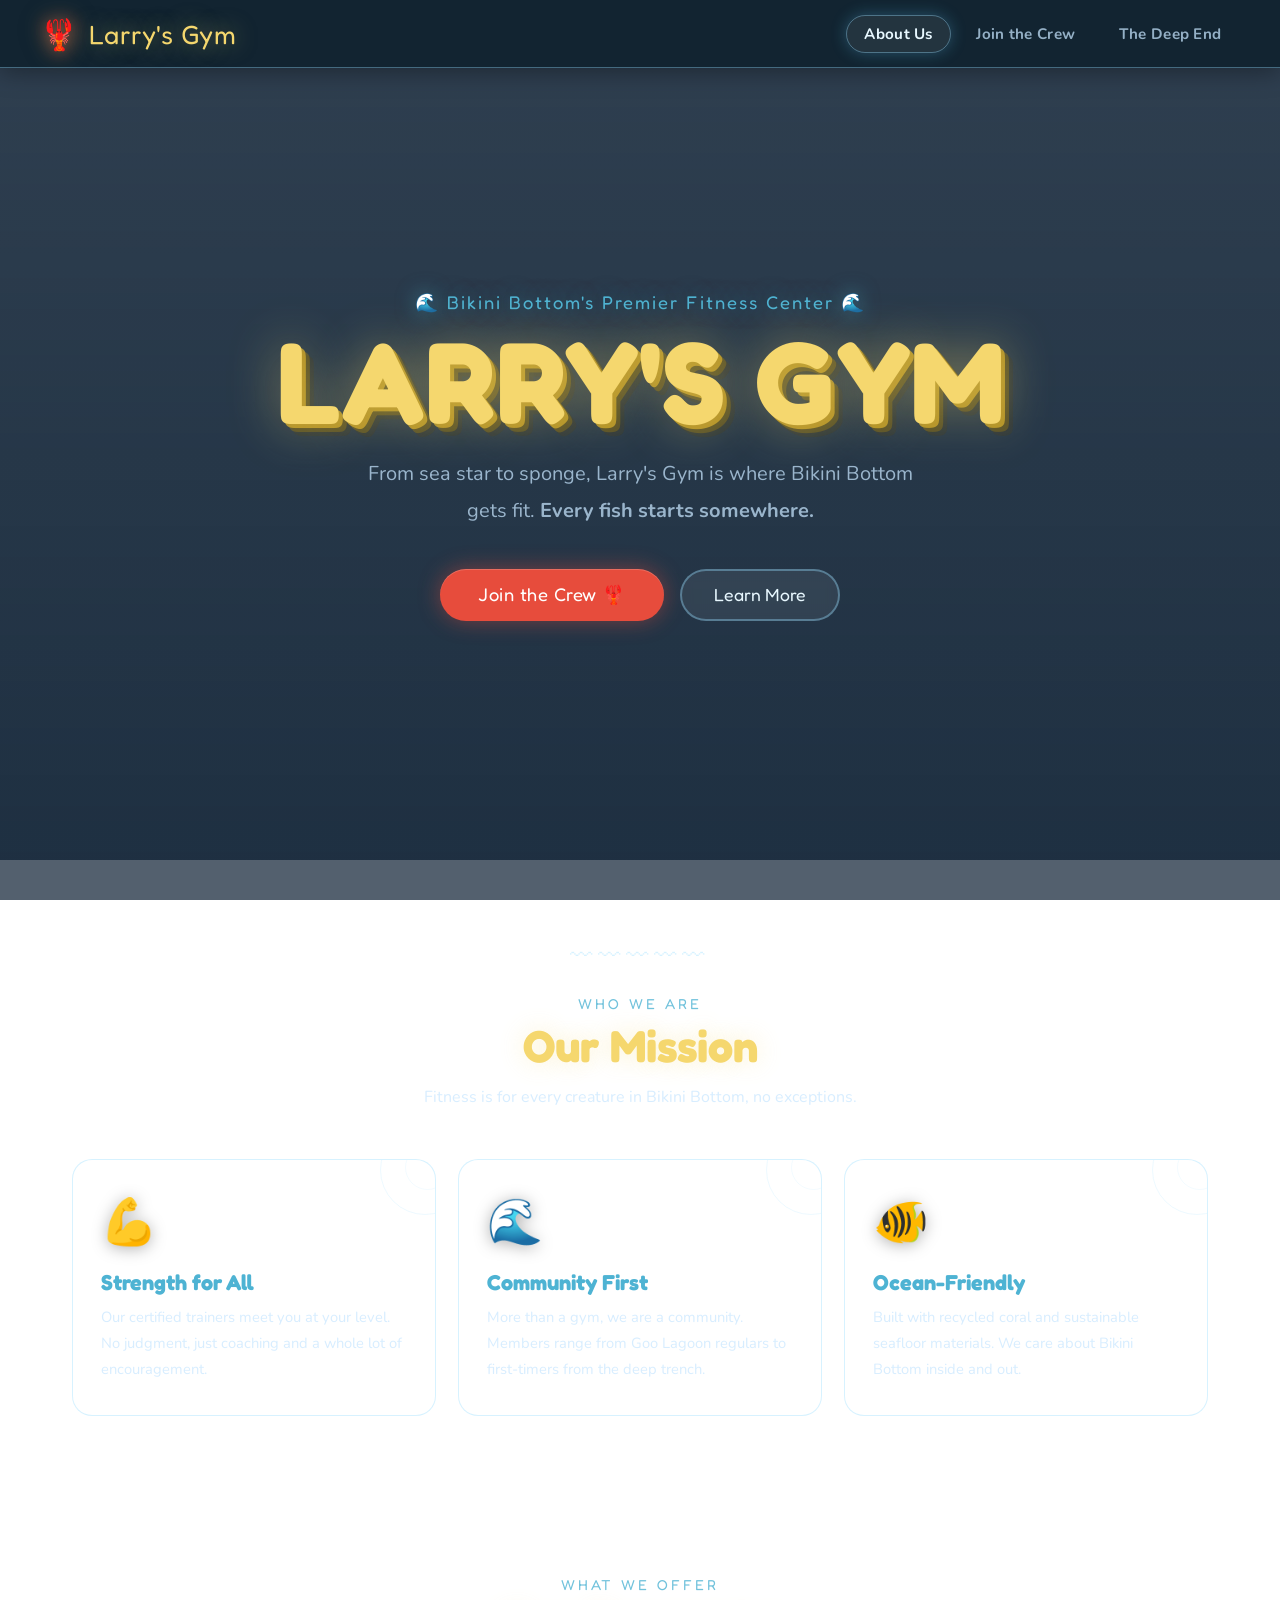
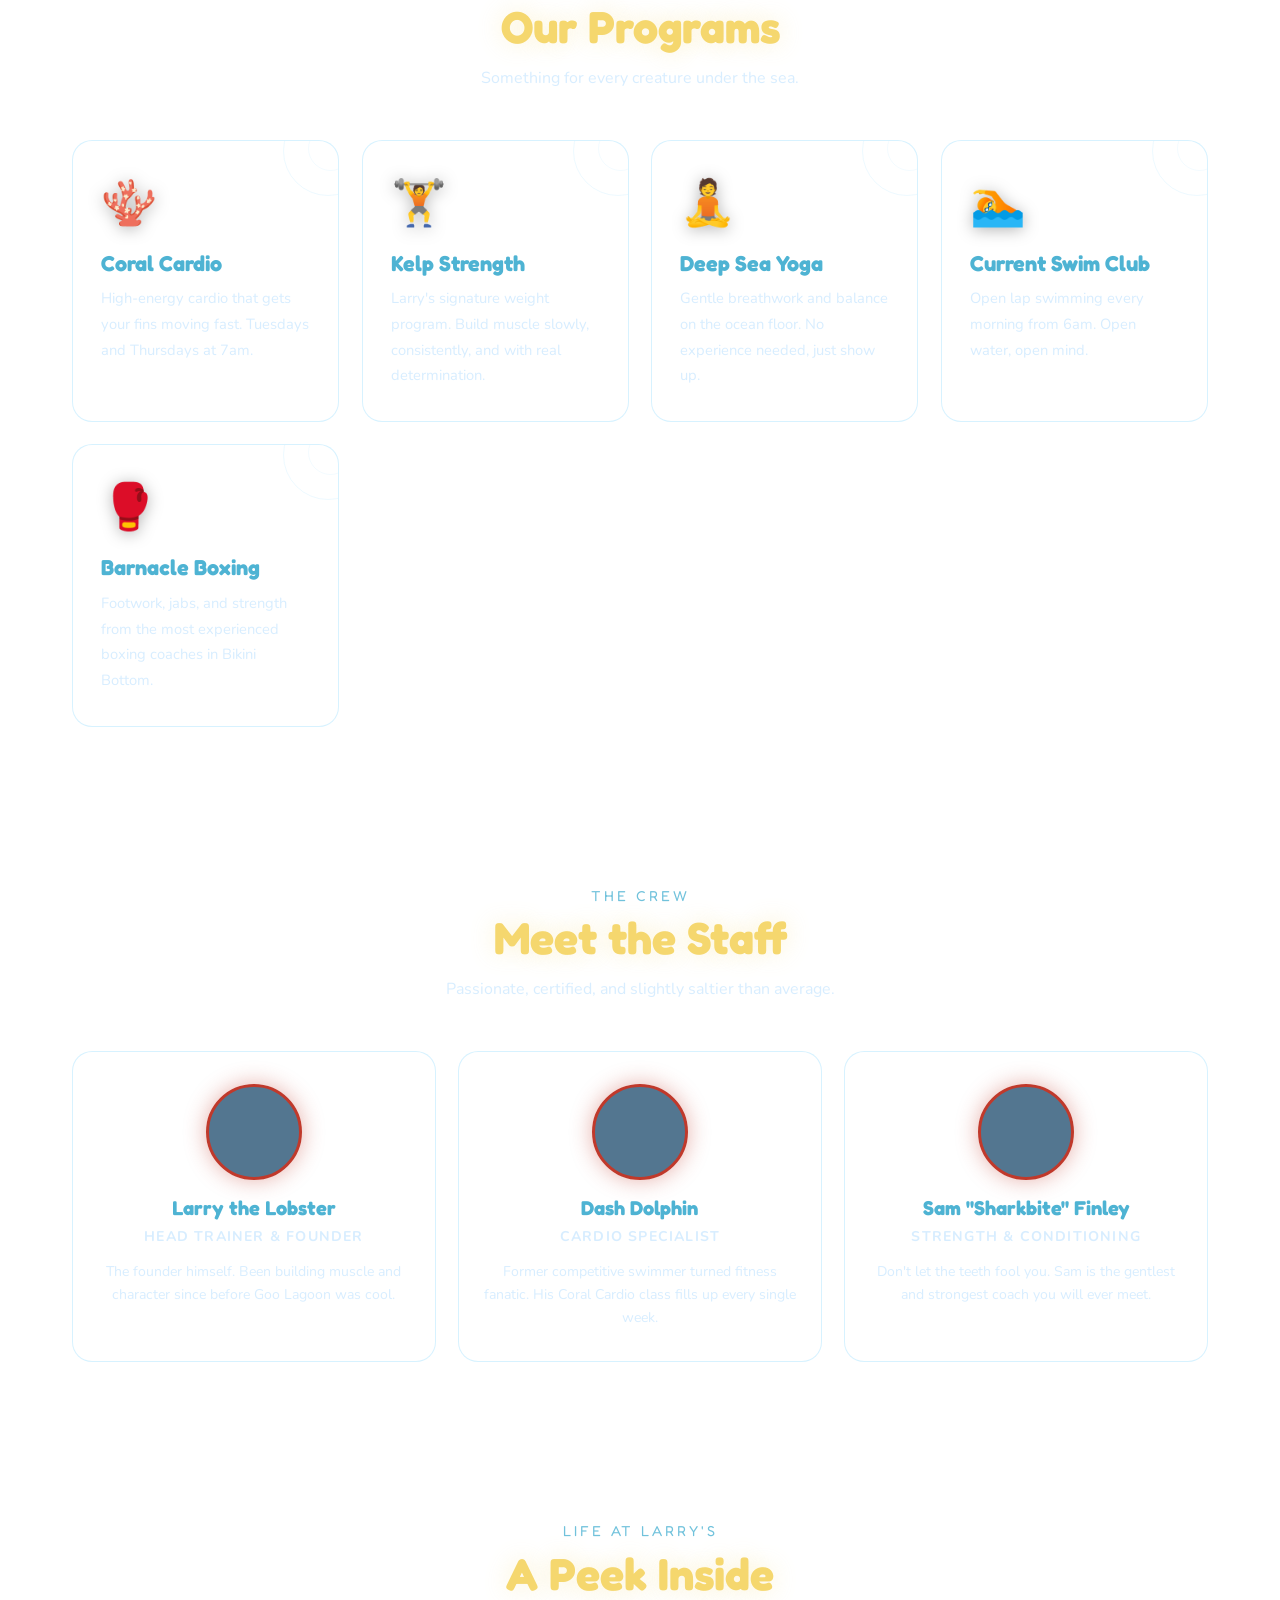
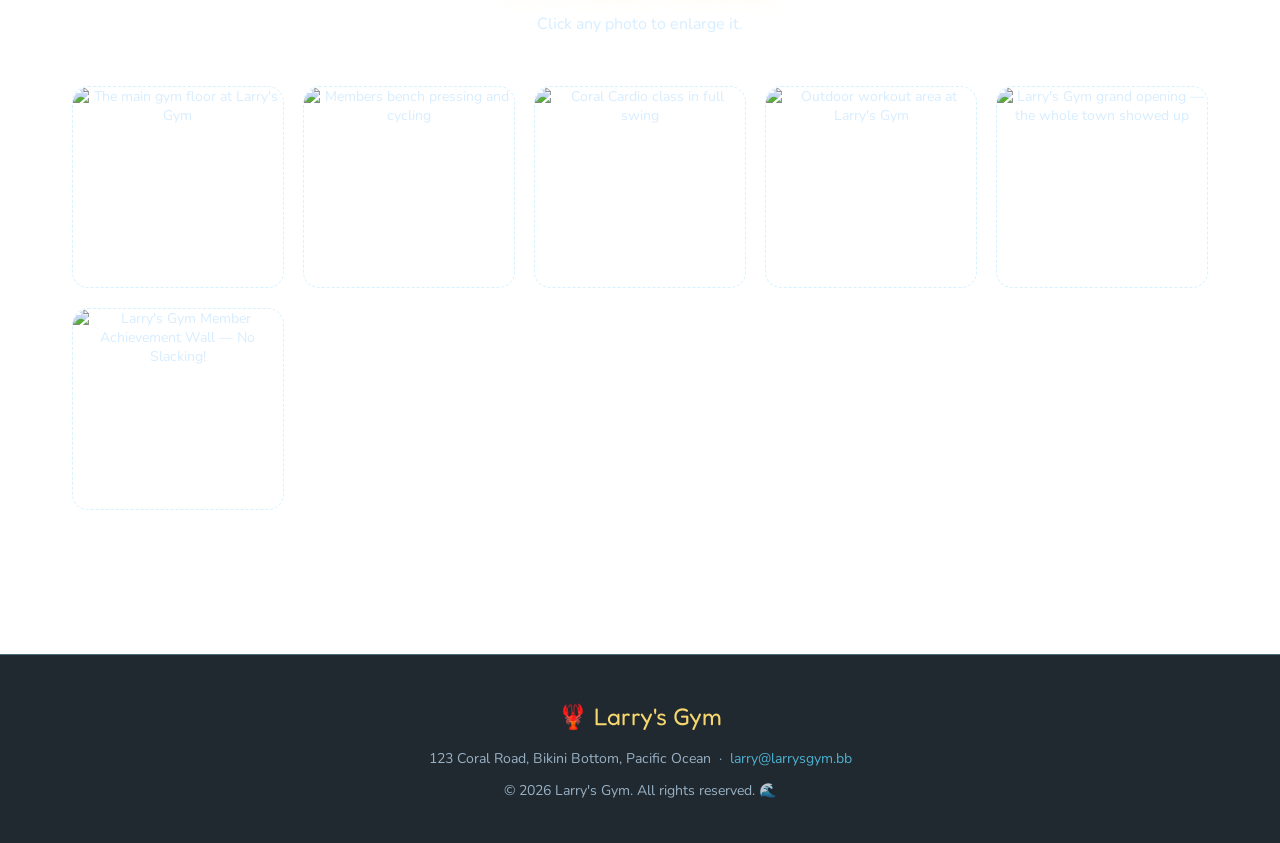
==== index.html @ 689e63f1 "Add files via upload" ====
<!DOCTYPE html>
<html lang="en">
<head>
  <meta charset="UTF-8">
  <meta name="viewport" content="width=device-width, initial-scale=1.0">
  <title>Larry's Gym — Bikini Bottom's #1 Fitness Center</title>
  <link rel="stylesheet" href="styles.css">
</head>
<body>



  <!-- ===== LIGHTBOX ===== -->
  <!-- Hidden overlay — clicking any gallery image opens it here -->
  <div class="lightbox-overlay" id="lightbox" role="dialog" aria-modal="true" aria-label="Image lightbox">
    <button class="lightbox-close" id="lightbox-close" aria-label="Close enlarged image">&times;</button>
    <img src="" alt="" id="lightbox-img">
  </div>


  <!-- ===== NAVIGATION ===== -->
  <nav class="navbar" aria-label="Main navigation">
    <a href="index.html" class="nav-logo" aria-label="Larry's Gym Home">
      <span class="nav-lobster" aria-hidden="true">🦞</span>
      Larry's Gym
    </a>
    <ul class="nav-links" role="list">
      <li><a href="index.html" class="active" aria-current="page">About Us</a></li>
      <li><a href="registration.html">Join the Crew</a></li>
      <li><a href="creativity.html">The Deep End</a></li>
    </ul>
  </nav>


  <main>

    <!-- ===== HERO ===== -->
    <!-- Hero uses OutsideView2.webp (the dramatic night shot of Larry's Gym building)
         as its own background, layered over the page's background.jpg. -->
    <section class="hero" aria-label="Hero banner" style="
      background-image:
        linear-gradient(180deg,
          rgba(2, 22, 42, 0.45) 0%,
          rgba(2, 22, 42, 0.65) 100%
        ),
        url('images/OutsideView2.webp');
      background-size: cover;
      background-position: center 40%;
      background-repeat: no-repeat;
    ">
      <p class="hero-eyebrow">🌊 Bikini Bottom's Premier Fitness Center 🌊</p>
      <h1 class="hero-title">LARRY'S GYM</h1>
      <p class="hero-sub">
        From sea star to sponge, Larry's Gym is where Bikini Bottom gets fit.
        <strong>Every fish starts somewhere.</strong>
      </p>
      <div class="hero-buttons">
        <a href="registration.html" class="btn-primary">Join the Crew 🦞</a>
        <a href="#about" class="btn-secondary">Learn More</a>
      </div>
    </section>


    <!-- ===== MISSION ===== -->
    <section class="page-section" id="about" aria-label="Our mission">
      <div class="wave-sep" aria-hidden="true">〰〰〰〰〰</div>
      <p class="section-label">Who we are</p>
      <h2 class="section-title">Our Mission</h2>
      <p class="section-desc">Fitness is for every creature in Bikini Bottom, no exceptions.</p>

      <div class="card-grid">
        <article class="card">
          <span class="card-icon" aria-hidden="true">💪</span>
          <h3>Strength for All</h3>
          <p>Our certified trainers meet you at your level. No judgment, just coaching and a whole lot of encouragement.</p>
        </article>
        <article class="card">
          <span class="card-icon" aria-hidden="true">🌊</span>
          <h3>Community First</h3>
          <p>More than a gym, we are a community. Members range from Goo Lagoon regulars to first-timers from the deep trench.</p>
        </article>
        <article class="card">
          <span class="card-icon" aria-hidden="true">🐠</span>
          <h3>Ocean-Friendly</h3>
          <p>Built with recycled coral and sustainable seafloor materials. We care about Bikini Bottom inside and out.</p>
        </article>
      </div>
    </section>


    <!-- ===== PROGRAMS ===== -->
    <section class="page-section" id="programs" aria-label="Our programs">
      <p class="section-label">What we offer</p>
      <h2 class="section-title">Our Programs</h2>
      <p class="section-desc">Something for every creature under the sea.</p>

      <div class="card-grid">
        <article class="card">
          <span class="card-icon" aria-hidden="true">🪸</span>
          <h3>Coral Cardio</h3>
          <p>High-energy cardio that gets your fins moving fast. Tuesdays and Thursdays at 7am.</p>
        </article>
        <article class="card">
          <span class="card-icon" aria-hidden="true">🏋️</span>
          <h3>Kelp Strength</h3>
          <p>Larry's signature weight program. Build muscle slowly, consistently, and with real determination.</p>
        </article>
        <article class="card">
          <span class="card-icon" aria-hidden="true">🧘</span>
          <h3>Deep Sea Yoga</h3>
          <p>Gentle breathwork and balance on the ocean floor. No experience needed, just show up.</p>
        </article>
        <article class="card">
          <span class="card-icon" aria-hidden="true">🏊</span>
          <h3>Current Swim Club</h3>
          <p>Open lap swimming every morning from 6am. Open water, open mind.</p>
        </article>
        <article class="card">
          <span class="card-icon" aria-hidden="true">🥊</span>
          <h3>Barnacle Boxing</h3>
          <p>Footwork, jabs, and strength from the most experienced boxing coaches in Bikini Bottom.</p>
        </article>
      </div>
    </section>


    <!-- ===== STAFF ===== -->
    <!-- Octavia Tentacle removed. Three staff members with real headshots. -->
    <section class="page-section" id="staff" aria-label="Our team">
      <p class="section-label">The crew</p>
      <h2 class="section-title">Meet the Staff</h2>
      <p class="section-desc">Passionate, certified, and slightly saltier than average.</p>

      <div class="staff-grid">

        <article class="staff-card">
          <!-- larry_headshot.png: Larry the Lobster flexing -->
          <div class="staff-avatar" style="
            background-image: url('images/larry_headshot.png');
            background-size: cover;
            background-position: center top;
            font-size: 0;" aria-hidden="true"></div>
          <h3>Larry the Lobster</h3>
          <p class="staff-role">Head Trainer &amp; Founder</p>
          <p>The founder himself. Been building muscle and character since before Goo Lagoon was cool.</p>
        </article>

        <article class="staff-card">
          <!-- dophin.png: Dash Dolphin, the muscular dolphin character -->
          <div class="staff-avatar" style="
            background-image: url('images/dophin.png');
            background-size: cover;
            background-position: center top;
            font-size: 0;" aria-hidden="true"></div>
          <h3>Dash Dolphin</h3>
          <p class="staff-role">Cardio Specialist</p>
          <p>Former competitive swimmer turned fitness fanatic. His Coral Cardio class fills up every single week.</p>
        </article>

        <article class="staff-card">
          <!-- Shark.webp: Sam Sharkbite flexing -->
          <div class="staff-avatar" style="
            background-image: url('images/Shark.webp');
            background-size: cover;
            background-position: center top;
            font-size: 0;" aria-hidden="true"></div>
          <h3>Sam "Sharkbite" Finley</h3>
          <p class="staff-role">Strength &amp; Conditioning</p>
          <p>Don't let the teeth fool you. Sam is the gentlest and strongest coach you will ever meet.</p>
        </article>

      </div>
    </section>


    <!-- ===== GALLERY ===== -->
    <!-- Click any image to open it in the lightbox -->
    <section class="page-section" id="gallery" aria-label="Photo gallery">
      <p class="section-label">Life at Larry's</p>
      <h2 class="section-title">A Peek Inside</h2>
      <p class="section-desc">Click any photo to enlarge it.</p>

      <div class="gallery-grid">

        <div class="gallery-item" style="padding:0; overflow:hidden; min-height:200px;">
          <img src="images/maingymfloor.png"
            alt="The main gym floor at Larry's Gym"
            class="gallery-real-img"
            style="width:100%; height:200px; object-fit:cover; border-radius:16px; display:block;">
        </div>

        <div class="gallery-item" style="padding:0; overflow:hidden; min-height:200px;">
          <img src="images/benchpressandbike.png"
            alt="Members bench pressing and cycling"
            class="gallery-real-img"
            style="width:100%; height:200px; object-fit:cover; border-radius:16px; display:block;">
        </div>

        <div class="gallery-item" style="padding:0; overflow:hidden; min-height:200px;">
          <img src="images/cardioclass.png"
            alt="Coral Cardio class in full swing"
            class="gallery-real-img"
            style="width:100%; height:200px; object-fit:cover; border-radius:16px; display:block;">
        </div>

        <div class="gallery-item" style="padding:0; overflow:hidden; min-height:200px;">
          <img src="images/outdoorarea.png"
            alt="Outdoor workout area at Larry's Gym"
            class="gallery-real-img"
            style="width:100%; height:200px; object-fit:cover; border-radius:16px; display:block;">
        </div>

        <div class="gallery-item" style="padding:0; overflow:hidden; min-height:200px;">
          <img src="images/OutsideView.webp"
            alt="Larry's Gym grand opening — the whole town showed up"
            class="gallery-real-img"
            style="width:100%; height:200px; object-fit:cover; border-radius:16px; display:block;">
        </div>

        <!-- larryartwork.png: the iconic No Slacking poster as the achievement wall -->
        <div class="gallery-item" style="padding:0; overflow:hidden; min-height:200px;">
          <img src="images/larryartwork.png"
            alt="Larry's Gym Member Achievement Wall — No Slacking!"
            class="gallery-real-img"
            style="width:100%; height:200px; object-fit:cover; object-position:center top; border-radius:16px; display:block;">
        </div>

      </div>
    </section>

  </main>


  <!-- ===== FOOTER ===== -->
  <footer>
    <p class="footer-brand">🦞 Larry's Gym</p>
    <p>123 Coral Road, Bikini Bottom, Pacific Ocean &nbsp;·&nbsp;
       <a href="mailto:larry@larrysgym.bb">larry@larrysgym.bb</a>
    </p>
    <p style="margin-top: 0.4rem;">© 2026 Larry's Gym. All rights reserved. 🌊</p>
  </footer>


  <!-- ===== LIGHTBOX SCRIPT ===== -->
  <script>
    // Grab the overlay and its child elements
    var overlay    = document.getElementById("lightbox");
    var lightImg   = document.getElementById("lightbox-img");
    var closeBtn   = document.getElementById("lightbox-close");

    // Wire up every gallery image to open the lightbox on click
    var galleryImgs = document.querySelectorAll(".gallery-real-img");
    for (var i = 0; i < galleryImgs.length; i++) {
      galleryImgs[i].addEventListener("click", function () {
        lightImg.src = this.src;
        lightImg.alt = this.alt;
        overlay.classList.add("open");
        document.body.style.overflow = "hidden"; // stop background scroll
      });
    }

    // Close when clicking the overlay background or the X button
    overlay.addEventListener("click", function (e) {
      if (e.target === overlay || e.target === closeBtn) {
        overlay.classList.remove("open");
        document.body.style.overflow = "";
      }
    });

    // Also close on Escape key
    document.addEventListener("keydown", function (e) {
      if (e.key === "Escape") {
        overlay.classList.remove("open");
        document.body.style.overflow = "";
      }
    });
  </script>


</body>
</html>
---- styles.css ----
/* ============================================================
   Larry's Gym — Main Stylesheet
   CST 2309 Final Project | Wireframe Version
   
   Bikini Bottom's most beloved gym, brought to the web.
   Built around an underwater aesthetic: deep blues, sandy
   yellows, coral reds, and that famous SpongeBob shimmer.
   ============================================================ */

/* Google Fonts — Fredoka One is round & bubbly (perfect for
   a gym that lives on the ocean floor), Nunito keeps body
   text friendly and easy to read */
@import url('https://fonts.googleapis.com/css2?family=Fredoka+One&family=Nunito:wght@400;600;700;800&display=swap');

/* ---- CSS Variables (our color palette) ---- */
:root {
  --ocean-dark:    #041824;
  --ocean-mid:     #0a3d62;
  --ocean-blue:    #1a6fa8;
  --ocean-glow:    #4eb3d3;
  --ocean-surface: #0d5b8a;

  /* Bubble effect colors — glassy, translucent */
  --bubble-fill:   rgba(255, 255, 255, 0.07);
  --bubble-border: rgba(150, 220, 255, 0.38);
  --bubble-glow:   rgba(100, 200, 255, 0.28);

  /* Sandy seafloor tones */
  --sandy:         #f5d76e;
  --sandy-dark:    #c9a227;

  /* Larry's signature lobster red + coral accent */
  --larry-red:     #c0392b;
  --coral:         #e74c3c;
  --coral-soft:    #ff8a65;

  /* Kelp green for accents & progress bars */
  --kelp:          #27ae60;
  --kelp-light:    #2ecc71;

  /* Jellyfish pink for the floating decorations */
  --jelly-pink:    #ff69b4;

  /* Text */
  --text-light:    #e8f8ff;
  --text-muted:    rgba(200, 230, 255, 0.72);

  --nav-h: 68px;
}

/* ---- Reset ---- */
*, *::before, *::after {
  margin: 0;
  padding: 0;
  box-sizing: border-box;
}

/* ---- Base body — background.jpg is the SpongeBob underwater pattern ---- */
body {
  font-family: 'Nunito', sans-serif;
  /* The background image tiles/covers the whole page */
  background: url('images/background.jpg') center / cover fixed;
  color: var(--text-light);
  min-height: 100vh;
  overflow-x: hidden;
  position: relative;
}

/* Dark blue overlay so the bright background doesn't fight the text.
   Tinted blue to keep the underwater feel alive. */
body::before {
  content: '';
  position: fixed;
  inset: 0;
  background: rgba(2, 22, 42, 0.68);
  z-index: -3;
}

/* =============================================================
   CAUSTIC LIGHT ("BACKWASH") OVERLAY
   Toned down slightly since the background image already
   provides the underwater atmosphere.
   ============================================================= */
.caustic-layer {
  position: fixed;
  inset: 0;
  pointer-events: none;
  z-index: -1;
  overflow: hidden;
}

/* First layer — warm yellow caustic spots */
.caustic-layer::before {
  content: '';
  position: absolute;
  inset: -60%;
  background-image:
    radial-gradient(ellipse 90px 45px,  rgba(255, 255, 170, 0.12) 0%, transparent 65%),
    radial-gradient(ellipse 55px 110px, rgba(255, 255, 170, 0.08) 0%, transparent 65%),
    radial-gradient(ellipse 120px 60px, rgba(255, 255, 170, 0.10) 0%, transparent 65%),
    radial-gradient(ellipse 70px 130px, rgba(255, 255, 170, 0.07) 0%, transparent 65%),
    radial-gradient(ellipse 140px 55px, rgba(255, 255, 170, 0.09) 0%, transparent 65%),
    radial-gradient(ellipse 50px 85px,  rgba(255, 255, 170, 0.08) 0%, transparent 65%),
    radial-gradient(ellipse 100px 50px, rgba(255, 255, 170, 0.06) 0%, transparent 65%);
  background-size:
    290px 290px, 210px 370px, 370px 260px,
    240px 340px, 310px 210px, 190px 300px, 260px 180px;
  background-position:
    8%  12%, 42% 28%, 74%  8%,
    22% 58%, 62% 72%, 84% 42%, 50% 90%;
  animation: causticDrift 16s ease-in-out infinite alternate;
}

/* Second layer — cool blue caustic spots (layered for depth) */
.caustic-layer::after {
  content: '';
  position: absolute;
  inset: -60%;
  background-image:
    radial-gradient(ellipse 75px 50px,  rgba(180, 240, 255, 0.07) 0%, transparent 65%),
    radial-gradient(ellipse 60px 100px, rgba(180, 240, 255, 0.05) 0%, transparent 65%),
    radial-gradient(ellipse 95px 60px,  rgba(180, 240, 255, 0.06) 0%, transparent 65%),
    radial-gradient(ellipse 45px 90px,  rgba(180, 240, 255, 0.04) 0%, transparent 65%);
  background-size: 260px 260px, 190px 320px, 340px 230px, 200px 290px;
  background-position: 28% 18%, 64% 52%, 14% 68%, 78% 30%;
  animation: causticDrift 11s ease-in-out infinite alternate-reverse;
}

@keyframes causticDrift {
  0%   { transform: translate(0,     0)    rotate(0deg);    }
  20%  { transform: translate(-1.5%, 1.2%) rotate( 0.4deg); }
  40%  { transform: translate( 1.2%,-1.8%) rotate(-0.3deg); }
  60%  { transform: translate(-0.8%, 2.1%) rotate( 0.6deg); }
  80%  { transform: translate( 1.8%,-0.9%) rotate(-0.5deg); }
  100% { transform: translate(-1%,   1.5%) rotate( 0.3deg); }
}

/* =============================================================
   JELLYFISH — floating background decorations
   Each jellyfish rises from the bottom at a different speed
   and horizontal position for a natural, scattered look.
   ============================================================= */
.jellyfish-container {
  position: fixed;
  inset: 0;
  pointer-events: none;
  z-index: 0;
  overflow: hidden;
}

.jelly {
  position: absolute;
  bottom: -150px;
  opacity: 0;
  animation: jellyFloat linear infinite;
}

.jelly svg {
  filter: drop-shadow(0 0 10px var(--jelly-pink));
  animation: jellyPulse ease-in-out infinite;
}

/* Each jelly gets a unique speed/delay/position via inline style */
@keyframes jellyFloat {
  0%   { transform: translateY(0)    translateX(0);    opacity: 0;   }
  5%   {                                               opacity: 0.65;}
  25%  { transform: translateY(-25vh) translateX(18px);              }
  50%  { transform: translateY(-50vh) translateX(-12px);             }
  75%  { transform: translateY(-75vh) translateX(15px);              }
  95%  {                                               opacity: 0.5; }
  100% { transform: translateY(-110vh) translateX(0);  opacity: 0;   }
}

/* The bell of the jellyfish gently contracts */
@keyframes jellyPulse {
  0%, 100% { transform: scaleY(1);    }
  50%       { transform: scaleY(0.88);}
}

/* ---- NAVIGATION ---- */
.navbar {
  position: fixed;
  top: 0;
  left: 0;
  right: 0;
  height: var(--nav-h);
  background: rgba(4, 24, 36, 0.82);
  backdrop-filter: blur(14px);
  -webkit-backdrop-filter: blur(14px);
  border-bottom: 1px solid var(--bubble-border);
  display: flex;
  align-items: center;
  justify-content: space-between;
  padding: 0 2.5rem;
  z-index: 200;
  box-shadow: 0 4px 24px rgba(0, 0, 0, 0.35);
}

.nav-logo {
  display: flex;
  align-items: center;
  gap: 0.65rem;
  text-decoration: none;
  color: var(--sandy);
  font-family: 'Fredoka One', cursive;
  font-size: 1.65rem;
  letter-spacing: 0.5px;
  text-shadow: 0 0 22px rgba(245, 215, 110, 0.5);
}

/* Larry the Lobster emoji bounces gently */
.nav-lobster {
  font-size: 1.9rem;
  filter: drop-shadow(0 0 8px rgba(192, 57, 43, 0.6));
  display: inline-block;
  animation: lobsterBounce 3.5s ease-in-out infinite;
}

@keyframes lobsterBounce {
  0%, 100% { transform: translateY(0)   rotate(-6deg); }
  50%       { transform: translateY(-4px) rotate( 6deg); }
}

.nav-links {
  display: flex;
  gap: 0.4rem;
  list-style: none;
}

.nav-links a {
  color: var(--text-muted);
  text-decoration: none;
  font-weight: 700;
  font-size: 0.95rem;
  padding: 0.5rem 1.1rem;
  border-radius: 50px;
  border: 1px solid transparent;
  transition: all 0.3s ease;
  letter-spacing: 0.3px;
}

.nav-links a:hover,
.nav-links a.active {
  color: var(--text-light);
  border-color: var(--bubble-border);
  background: var(--bubble-fill);
  box-shadow: 0 0 16px var(--bubble-glow);
}

/* ---- MAIN WRAPPER ---- */
main {
  position: relative;
  z-index: 1;
  padding-top: var(--nav-h);
}

/* ---- HERO SECTION ---- */
.hero {
  min-height: 88vh;
  display: flex;
  flex-direction: column;
  align-items: center;
  justify-content: center;
  text-align: center;
  padding: 4rem 2rem 5rem;
  position: relative;
}

.hero-eyebrow {
  font-family: 'Fredoka One', cursive;
  font-size: 1.15rem;
  color: var(--ocean-glow);
  letter-spacing: 2px;
  margin-bottom: 0.75rem;
  text-shadow: 0 0 20px rgba(78, 179, 211, 0.5);
}

.hero-title {
  font-family: 'Fredoka One', cursive;
  font-size: clamp(3.8rem, 9vw, 7.5rem);
  line-height: 0.95;
  color: var(--sandy);
  text-shadow:
    0 0 50px rgba(245, 215, 110, 0.45),
    4px  4px 0 rgba(201, 162, 39,  0.8),
    8px  8px 0 rgba(140, 110, 15,  0.45),
    12px 12px 0 rgba(80,  60,  5,  0.2);
  margin-bottom: 1.2rem;
  letter-spacing: 1px;
}

.hero-sub {
  font-size: clamp(1rem, 2.5vw, 1.25rem);
  color: var(--text-muted);
  max-width: 580px;
  margin: 0 auto 2.5rem;
  line-height: 1.85;
}

.hero-buttons {
  display: flex;
  gap: 1rem;
  flex-wrap: wrap;
  justify-content: center;
}

/* ---- BUTTONS ---- */
.btn-primary {
  display: inline-block;
  padding: 0.9rem 2.4rem;
  background: var(--coral);
  color: #fff;
  font-family: 'Fredoka One', cursive;
  font-size: 1.15rem;
  letter-spacing: 0.5px;
  text-decoration: none;
  border: none;
  border-radius: 50px;
  cursor: pointer;
  transition: all 0.3s ease;
  box-shadow:
    0 0 22px rgba(231, 76, 60, 0.45),
    inset 0 1px 0 rgba(255, 255, 255, 0.18);
}

.btn-primary:hover {
  transform: translateY(-3px) scale(1.03);
  box-shadow: 0 10px 32px rgba(231, 76, 60, 0.55);
  background: #e85c4a;
}

.btn-secondary {
  display: inline-block;
  padding: 0.85rem 2rem;
  background: var(--bubble-fill);
  color: var(--text-light);
  font-family: 'Fredoka One', cursive;
  font-size: 1.1rem;
  text-decoration: none;
  border: 2px solid var(--bubble-border);
  border-radius: 50px;
  cursor: pointer;
  transition: all 0.3s ease;
  backdrop-filter: blur(6px);
}

.btn-secondary:hover {
  transform: translateY(-3px);
  background: rgba(78, 179, 211, 0.14);
  border-color: var(--ocean-glow);
  box-shadow: 0 0 22px var(--bubble-glow);
}

/* ---- SECTIONS ---- */
.page-section {
  padding: 5rem 2rem;
  max-width: 1200px;
  margin: 0 auto;
  position: relative;
}

.section-label {
  font-family: 'Fredoka One', cursive;
  font-size: 0.9rem;
  color: var(--ocean-glow);
  letter-spacing: 3px;
  text-align: center;
  text-transform: uppercase;
  margin-bottom: 0.4rem;
  opacity: 0.8;
}

.section-title {
  font-family: 'Fredoka One', cursive;
  font-size: clamp(2rem, 4vw, 2.8rem);
  color: var(--sandy);
  text-align: center;
  margin-bottom: 0.6rem;
  text-shadow: 0 0 24px rgba(245, 215, 110, 0.3);
}

.section-desc {
  text-align: center;
  color: var(--text-muted);
  font-size: 1rem;
  max-width: 600px;
  margin: 0 auto 3rem;
  line-height: 1.75;
}

/* Wavy separator */
.wave-sep {
  text-align: center;
  color: var(--bubble-border);
  font-size: 1.4rem;
  letter-spacing: 6px;
  margin: 0 auto 1.5rem;
  user-select: none;
}

/* ---- CARDS ---- */
.card-grid {
  display: grid;
  grid-template-columns: repeat(auto-fit, minmax(240px, 1fr));
  gap: 1.4rem;
}

.card {
  background: var(--bubble-fill);
  border: 1px solid var(--bubble-border);
  border-radius: 20px;
  padding: 2rem 1.75rem;
  backdrop-filter: blur(10px);
  -webkit-backdrop-filter: blur(10px);
  position: relative;
  overflow: hidden;
  transition: transform 0.3s ease, box-shadow 0.3s ease, border-color 0.3s ease;
}

/* Decorative bubble in the corner of each card */
.card::before {
  content: '';
  position: absolute;
  top: -35px;
  right: -35px;
  width: 90px;
  height: 90px;
  border-radius: 50%;
  border: 1px solid var(--bubble-border);
  opacity: 0.45;
}

.card::after {
  content: '';
  position: absolute;
  top: -15px;
  right: -15px;
  width: 45px;
  height: 45px;
  border-radius: 50%;
  border: 1px solid var(--bubble-border);
  opacity: 0.3;
}

.card:hover {
  transform: translateY(-8px);
  border-color: rgba(200, 240, 255, 0.55);
  box-shadow: 0 16px 44px rgba(0, 0, 0, 0.3), 0 0 32px var(--bubble-glow);
}

.card-icon {
  font-size: 2.8rem;
  margin-bottom: 1rem;
  display: block;
  filter: drop-shadow(0 2px 8px rgba(0,0,0,0.3));
}

.card h3 {
  font-family: 'Fredoka One', cursive;
  font-size: 1.35rem;
  color: var(--ocean-glow);
  margin-bottom: 0.65rem;
}

.card p {
  color: var(--text-muted);
  line-height: 1.75;
  font-size: 0.92rem;
}

/* ---- STAFF CARDS ---- */
.staff-grid {
  display: grid;
  grid-template-columns: repeat(auto-fit, minmax(210px, 1fr));
  gap: 1.4rem;
}

.staff-card {
  background: var(--bubble-fill);
  border: 1px solid var(--bubble-border);
  border-radius: 20px;
  padding: 2rem 1.5rem;
  text-align: center;
  backdrop-filter: blur(10px);
  transition: transform 0.3s ease, box-shadow 0.3s ease;
}

.staff-card:hover {
  transform: translateY(-6px);
  box-shadow: 0 12px 36px rgba(0, 0, 0, 0.3);
}

.staff-avatar {
  width: 96px;
  height: 96px;
  border-radius: 50%;
  margin: 0 auto 1rem;
  background: rgba(10, 61, 98, 0.7);
  border: 3px solid var(--larry-red);
  box-shadow: 0 0 22px rgba(192, 57, 43, 0.4);
  display: flex;
  align-items: center;
  justify-content: center;
  font-size: 3.2rem;
}

.staff-card h3 {
  font-family: 'Fredoka One', cursive;
  color: var(--ocean-glow);
  font-size: 1.25rem;
  margin-bottom: 0.3rem;
}

.staff-role {
  color: var(--sandy);
  font-size: 0.8rem;
  font-weight: 700;
  letter-spacing: 1.2px;
  text-transform: uppercase;
  margin-bottom: 0.75rem;
}

.staff-card p {
  color: var(--text-muted);
  font-size: 0.88rem;
  line-height: 1.65;
}

/* ---- GALLERY PLACEHOLDERS ---- */
.gallery-grid {
  display: grid;
  grid-template-columns: repeat(auto-fit, minmax(200px, 1fr));
  gap: 1.2rem;
}

.gallery-item {
  background: var(--bubble-fill);
  border: 1px dashed var(--bubble-border);
  border-radius: 16px;
  min-height: 160px;
  display: flex;
  flex-direction: column;
  align-items: center;
  justify-content: center;
  gap: 0.6rem;
  color: var(--text-muted);
  font-size: 0.88rem;
  text-align: center;
  padding: 1rem;
}

.gallery-item span:first-child { font-size: 3.5rem; }

/* Gallery images are clickable to enlarge */
.gallery-item img {
  cursor: zoom-in;
  transition: transform 0.25s ease, box-shadow 0.25s ease;
}

.gallery-item img:hover {
  transform: scale(1.03);
  box-shadow: 0 8px 30px rgba(0, 0, 0, 0.5);
}

/* Lightbox overlay */
.lightbox-overlay {
  display: none;
  position: fixed;
  inset: 0;
  background: rgba(0, 0, 0, 0.92);
  z-index: 500;
  align-items: center;
  justify-content: center;
  cursor: zoom-out;
  padding: 2rem;
}

.lightbox-overlay.open { display: flex; }

.lightbox-overlay img {
  max-width: 90vw;
  max-height: 88vh;
  object-fit: contain;
  border-radius: 14px;
  box-shadow: 0 0 80px rgba(0, 0, 0, 0.8);
  cursor: default;
}

.lightbox-close {
  position: absolute;
  top: 1.2rem;
  right: 1.8rem;
  background: none;
  border: none;
  color: rgba(255, 255, 255, 0.8);
  font-size: 2.8rem;
  line-height: 1;
  cursor: pointer;
  transition: color 0.2s;
}

.lightbox-close:hover { color: #fff; }

/* ======================================================
   REGISTRATION FORM — BIG BUBBLE + INNER BUBBLES
   
   The outer container is one large rounded bubble shape —
   thick glassy border, shine highlight at the top, the 
   whole thing. Inside it, every single field group sits in
   its own smaller bubble. The label lives at the top of 
   that inner bubble, and the input sits below it with just
   a faint separator line. Hover/focus on a field-bubble 
   makes it glow like bioluminescence.
   ====================================================== */

/* THE BIG CIRCULAR BUBBLE — the whole form lives inside a perfect circle.
   Upsized so there's comfortable breathing room for all fields. */
.form-bubble-wrap {
  width: min(1000px, 94vw); /* Widened to ensure the oval has room for the content */
  border-radius: 50%; /* This creates the perfect oval/ellipse when width and height differ */
  overflow: hidden;
  /* Increased horizontal padding so form fields and errors don't hit the curved edges */
  padding: 7rem 15rem; 
  background: rgba(8, 38, 68, 0.62);
  border: 2.5px solid rgba(160, 230, 255, 0.52);
  margin: 0 auto;
  backdrop-filter: blur(28px);
  -webkit-backdrop-filter: blur(28px);
  position: relative;
  box-shadow:
    0 30px 80px rgba(0, 0, 0, 0.45),
    0 0 70px rgba(78, 179, 211, 0.14),
    inset 0 4px 0 rgba(255, 255, 255, 0.16),
    inset 0 -4px 0 rgba(100, 200, 255, 0.09);
}

/* Adjusted the top-left glare to follow the new sweeping curve of the oval */
.form-bubble-wrap::before {
  content: '';
  position: absolute;
  top: 45px;
  left: 100px;
  width: 220px;
  height: 70px;
  background: radial-gradient(
    ellipse,
    rgba(255, 255, 255, 0.22) 0%,
    transparent 68%
  );
  border-radius: 50%;
  transform: rotate(-12deg);
  pointer-events: none;
}

/* Adjusted the bottom-right glare for the oval */
.form-bubble-wrap::after {
  content: '';
  position: absolute;
  bottom: 45px;
  right: 100px;
  width: 90px;
  height: 40px;
  background: radial-gradient(
    ellipse,
    rgba(100, 200, 255, 0.14) 0%,
    transparent 70%
  );
  border-radius: 50%;
  pointer-events: none;
}

@keyframes bubbleFloat {
  0%, 100% { transform: translateY(0) scale(1);    }
  50%       { transform: translateY(-8px) scale(1.02); }
}
/* Form title area — compact so everything fits in the circle */
.form-header {
  margin-bottom: 1.2rem;
  text-align: center;
}

.form-header h2 {
  font-family: 'Fredoka One', cursive;
  font-size: 1.6rem;
  color: var(--sandy);
  text-shadow: 0 0 24px rgba(245, 215, 110, 0.3);
  margin-bottom: 0.2rem;
}

.form-header p {
  color: var(--text-muted);
  font-size: 0.82rem;
}

/* ---- THE INNER FIELD ITEMS ---- */
/* Each label + input pair. No wrapper bubble — the inputs
   themselves are the circles now. */
.form-field {
  margin-bottom: 0.75rem;
}

.form-field label {
  display: block;
  font-weight: 700;
  color: var(--ocean-glow);
  font-size: 0.8rem;
  letter-spacing: 0.3px;
  margin-bottom: 0.28rem;
  padding-left: 0.9rem;
}

/* Pill/circle inputs — each field is its own little bubble */
.bubble-input,
.bubble-select {
  width: 100%;
  padding: 0.62rem 1.2rem;
  background: rgba(255, 255, 255, 0.09);
  border: 1.5px solid rgba(140, 215, 255, 0.38);
  border-radius: 50px;   /* Full pill = circle bubble shape */
  color: var(--text-light);
  font-family: 'Nunito', sans-serif;
  font-size: 0.92rem;
  outline: none;
  transition: border-color 0.3s, background 0.3s, box-shadow 0.3s;
}

.bubble-input::placeholder {
  color: rgba(180, 220, 255, 0.35);
}

.bubble-input:focus,
.bubble-select:focus {
  border-color: var(--ocean-glow);
  background: rgba(255, 255, 255, 0.14);
  box-shadow: 0 0 20px rgba(78, 179, 211, 0.28), 0 0 0 3px rgba(78, 179, 211, 0.1);
}

.bubble-select {
  cursor: pointer;
  appearance: none;
  -webkit-appearance: none;
  background-image: url("data:image/svg+xml,%3Csvg xmlns='http://www.w3.org/2000/svg' width='12' height='8' viewBox='0 0 12 8'%3E%3Cpath d='M1 1l5 5 5-5' stroke='%234eb3d3' stroke-width='2' fill='none' stroke-linecap='round'/%3E%3C/svg%3E");
  background-repeat: no-repeat;
  background-position: right 1.2rem center;
  background-color: rgba(10, 55, 90, 0.7);
  padding-right: 2.8rem;
}

.bubble-select option {
  background: #0a3d62;
  color: var(--text-light);
}

/* Textarea keeps rounded corners (can't be a full pill and still scroll) */
.bubble-textarea {
  width: 100%;
  padding: 0.65rem 1.2rem;
  background: rgba(255, 255, 255, 0.09);
  border: 1.5px solid rgba(140, 215, 255, 0.38);
  border-radius: 22px;
  color: var(--text-light);
  font-family: 'Nunito', sans-serif;
  font-size: 0.92rem;
  resize: vertical;
  min-height: 72px;
  outline: none;
  transition: border-color 0.3s, background 0.3s, box-shadow 0.3s;
}

.bubble-textarea::placeholder { color: rgba(180, 220, 255, 0.35); }

.bubble-textarea:focus {
  border-color: var(--ocean-glow);
  background: rgba(255, 255, 255, 0.14);
  box-shadow: 0 0 20px rgba(78, 179, 211, 0.28);
}

/* Focus is handled on each element above, not a wrapper */
.bubble-input:focus, .bubble-select:focus, .bubble-textarea:focus { outline: none; }

/* Two form-fields side-by-side */
.form-row {
  display: grid;
  grid-template-columns: 1fr 1fr;
  gap: 0.7rem;
}

/* Stale focus override removed — each element handles its own focus above */

/* On narrow screens the circle becomes a tall pill and fields stack */
@media (max-width: 800px) {
  .form-bubble-wrap {
    aspect-ratio: unset;
    border-radius: 50px;
    padding: 2.5rem 2rem;
    width: min(500px, 92vw);
  }
  .form-row { grid-template-columns: 1fr; }
}

/* Error messages that pop in below a field */
.field-error {
  display: none;
  color: #ff7675;
  font-size: 0.83rem;
  margin-top: 0.4rem;
  padding-left: 1.2rem;
  animation: errorSlide 0.25s ease;
}

.field-error.show {
  display: block;
}

@keyframes errorSlide {
  from { opacity: 0; transform: translateY(-4px); }
  to   { opacity: 1; transform: translateY(0);    }
}

/* The big form error summary banner */
#form-errors {
  display: none;
  background: rgba(192, 57, 43, 0.2);
  border: 1px solid rgba(231, 76, 60, 0.5);
  border-radius: 16px;
  padding: 1.2rem 1.5rem;
  margin-bottom: 1.5rem;
  color: #ff9f9f;
  font-size: 0.9rem;
}

#form-errors.show { display: block; }

#form-errors ul {
  padding-left: 1.2rem;
  margin-top: 0.4rem;
}

#form-errors li { margin-bottom: 0.3rem; }

/* Success message after submit */
#form-success {
  display: none;
  background: rgba(39, 174, 96, 0.2);
  border: 1px solid rgba(39, 174, 96, 0.5);
  border-radius: 16px;
  margin-top: 1rem;
  padding: 3rem;
  text-align: center;
  color: var(--kelp-light);
}

#form-success.show { display: block; }

#form-success h2 {
  font-family: 'Fredoka One', cursive;
  font-size: 1.8rem;
  margin-bottom: 0.5rem;
}

/* =====================================================
   CREATIVITY PAGE — THE DEEP END
   Styles for both the before/after comparison slider
   and the animated progress tracker.
   ===================================================== */

/* ---- Before/After Comparison Slider ---- */
.comparison-section {
  max-width: 780px;
  margin: 0 auto;
}

.comparison-container {
  position: relative;
  border-radius: 22px;
  overflow: hidden;
  border: 2px solid var(--bubble-border);
  box-shadow: 0 0 50px rgba(0, 0, 0, 0.45);
  cursor: ew-resize;
  user-select: none;
  touch-action: none;
  aspect-ratio: 3 / 4;   /* portrait — shows the full character height */
  background: var(--ocean-mid);
}

/* BEFORE panel — full size background, always visible */
.comparison-panel-before {
  position: absolute;
  inset: 0;
}

.comparison-panel-before img {
  width: 100%;
  height: 100%;
  object-fit: cover;
  object-position: center top;
  display: block;
  pointer-events: none;
}

/* AFTER panel — sits on top, from the LEFT edge.
   Its width (set by JS) determines how much of the after image shows.
   The image inside is always the full container width so it never squishes. */
.comparison-panel-after {
  position: absolute;
  top: 0;
  left: 0;
  bottom: 0;
  overflow: hidden;
  width: 50%;          /* JS updates this live */
}

.comparison-panel-after img {
  position: absolute;
  top: 0;
  left: 0;
  height: 100%;
  object-fit: cover;
  object-position: center top;
  display: block;
  pointer-events: none;
  /* JS sets width = container's full pixel width so the image
     never stretches or squishes as the panel resizes */
}

/* Labels pinned to left/right corners */
.compare-label {
  position: absolute;
  top: 1.2rem;
  font-family: 'Fredoka One', cursive;
  font-size: 1rem;
  padding: 0.35rem 1.1rem;
  border-radius: 50px;
  pointer-events: none;
  z-index: 20;
}

.label-before {
  right: 1.2rem;           /* before is on the right (uncovered) side */
  background: rgba(0, 0, 0, 0.55);
  backdrop-filter: blur(6px);
  color: rgba(200, 230, 255, 0.9);
  border: 1px solid var(--bubble-border);
}

.label-after {
  left: 1.2rem;            /* after is on the left (covered) side */
  background: rgba(0, 0, 0, 0.55);
  backdrop-filter: blur(6px);
  color: rgba(150, 255, 150, 0.9);
  border: 1px solid rgba(100, 220, 100, 0.4);
}

/* The vertical divider line — no width, just centered on the handle position */
.compare-handle {
  position: absolute;
  top: 0;
  bottom: 0;
  left: 50%;               /* JS updates this */
  width: 0;
  transform: translateX(-50%);
  z-index: 15;
  pointer-events: none;
}

/* Visible line drawn with a pseudo-element so it's exactly 2px,
   centered on the handle position */
.compare-handle::before {
  content: '';
  position: absolute;
  top: 0;
  bottom: 0;
  left: -1px;
  width: 2px;
  background: rgba(255, 255, 255, 0.9);
  box-shadow: 0 0 12px rgba(255, 255, 255, 0.6);
}

/* Circular drag handle centered on the divider line */
.compare-grip {
  position: absolute;
  top: 50%;
  left: 50%;
  transform: translate(-50%, -50%);
  width: 44px;
  height: 44px;
  border-radius: 50%;
  background: #fff;
  box-shadow: 0 2px 16px rgba(0, 0, 0, 0.35);
  display: flex;
  align-items: center;
  justify-content: center;
  font-size: 1rem;
  font-weight: 800;
  color: var(--ocean-mid);
  letter-spacing: -1px;
}

/* ---- Animated Progress Bars ---- */
.progress-container {
  max-width: 680px;
  margin: 0 auto;
}

.progress-item {
  margin-bottom: 2rem;
}

.progress-header {
  display: flex;
  justify-content: space-between;
  align-items: baseline;
  margin-bottom: 0.55rem;
}

.progress-name {
  font-weight: 700;
  color: var(--text-light);
  font-size: 1rem;
  display: flex;
  align-items: center;
  gap: 0.5rem;
}

.progress-name span { font-size: 1.2rem; }

.progress-stats {
  font-family: 'Fredoka One', cursive;
  font-size: 0.95rem;
  color: var(--ocean-glow);
}

/* The track — the empty bar */
.progress-track {
  height: 20px;
  background: rgba(255, 255, 255, 0.07);
  border: 1px solid var(--bubble-border);
  border-radius: 50px;
  overflow: hidden;
  position: relative;
}

/* The fill — starts at 0 and grows when JS triggers it */
.progress-fill {
  height: 100%;
  border-radius: 50px;
  width: 0%;
  transition: width 1.6s cubic-bezier(0.22, 1, 0.36, 1);
  position: relative;
  overflow: hidden;
}

/* Shimmer that runs across the fill */
.progress-fill::after {
  content: '';
  position: absolute;
  inset: 0;
  background: linear-gradient(
    90deg,
    transparent 0%,
    rgba(255, 255, 255, 0.28) 50%,
    transparent 100%
  );
  animation: shimmer 2.2s ease-in-out infinite;
}

@keyframes shimmer {
  from { transform: translateX(-100%); }
  to   { transform: translateX(200%);  }
}

/* Color themes for different progress bars */
.fill-coral    { background: linear-gradient(90deg, var(--larry-red), var(--coral)); }
.fill-kelp     { background: linear-gradient(90deg, #1a8a45, var(--kelp-light)); }
.fill-ocean    { background: linear-gradient(90deg, #1a6fa8, var(--ocean-glow)); }
.fill-sandy    { background: linear-gradient(90deg, var(--sandy-dark), var(--sandy)); }
.fill-jelly    { background: linear-gradient(90deg, #c254a0, var(--jelly-pink)); }

/* Little badge showing the percentage */
.progress-badge {
  display: inline-block;
  padding: 0.2rem 0.7rem;
  border-radius: 50px;
  font-family: 'Fredoka One', cursive;
  font-size: 0.75rem;
  margin-left: 0.5rem;
  background: var(--bubble-fill);
  border: 1px solid var(--bubble-border);
  color: var(--ocean-glow);
}

/* Restart button on the progress section */
.restart-btn {
  background: var(--bubble-fill);
  border: 2px solid var(--bubble-border);
  color: var(--ocean-glow);
  font-family: 'Fredoka One', cursive;
  font-size: 1rem;
  padding: 0.6rem 1.8rem;
  border-radius: 50px;
  cursor: pointer;
  transition: all 0.3s;
  margin-top: 1.5rem;
}

.restart-btn:hover {
  border-color: var(--ocean-glow);
  background: rgba(78, 179, 211, 0.12);
  box-shadow: 0 0 18px var(--bubble-glow);
}

/* ---- Interactive goal controls ----
   The editable current-value input + slider that live below each bar */
.goal-controls {
  display: flex;
  align-items: center;
  gap: 0.75rem;
  margin-top: 0.55rem;
}

.goal-controls label {
  font-size: 0.8rem;
  color: var(--text-muted);
  white-space: nowrap;
  flex-shrink: 0;
}

/* The range slider sits between the label and the number box */
.goal-slider {
  flex: 1;
  accent-color: var(--ocean-glow);
  height: 4px;
  cursor: pointer;
}

/* The little number box showing current value — user can type here too */
.goal-number {
  width: 58px;
  padding: 0.25rem 0.5rem;
  background: rgba(255, 255, 255, 0.07);
  border: 1.5px solid var(--bubble-border);
  border-radius: 50px;
  color: var(--sandy);
  font-family: 'Fredoka One', cursive;
  font-size: 0.88rem;
  text-align: center;
  outline: none;
  transition: border-color 0.2s;
}

.goal-number:focus {
  border-color: var(--ocean-glow);
  box-shadow: 0 0 10px var(--bubble-glow);
}

/* Editable total — clicking the /total text lets you change the goal */
.total-val {
  cursor: pointer;
  border-bottom: 1px dashed rgba(150, 220, 255, 0.4);
  transition: border-color 0.2s;
}
.total-val:hover { border-color: var(--ocean-glow); }

/* ---- FOOTER ---- */
footer {
  background: rgba(3, 12, 20, 0.88);
  border-top: 1px solid var(--bubble-border);
  padding: 2.5rem 2rem;
  text-align: center;
  position: relative;
  z-index: 2;
  margin-top: 4rem;
}

.footer-brand {
  font-family: 'Fredoka One', cursive;
  font-size: 1.5rem;
  color: var(--sandy);
  margin-bottom: 0.5rem;
}

footer p {
  color: var(--text-muted);
  font-size: 0.88rem;
  line-height: 1.8;
}

footer a {
  color: var(--ocean-glow);
  text-decoration: none;
}

footer a:hover { text-decoration: underline; }

/* ---- RESPONSIVE ---- */
@media (max-width: 768px) {
  .navbar { padding: 0 1.25rem; }
  .nav-links a { font-size: 0.58rem; padding: 0.4rem 0.75rem; }
  .form-bubble-wrap { padding: 2rem 1.5rem; }
  .form-row { grid-template-columns: 1fr; }
  .hero-title { font-size: clamp(2.8rem, 12vw, 4.5rem); }
}
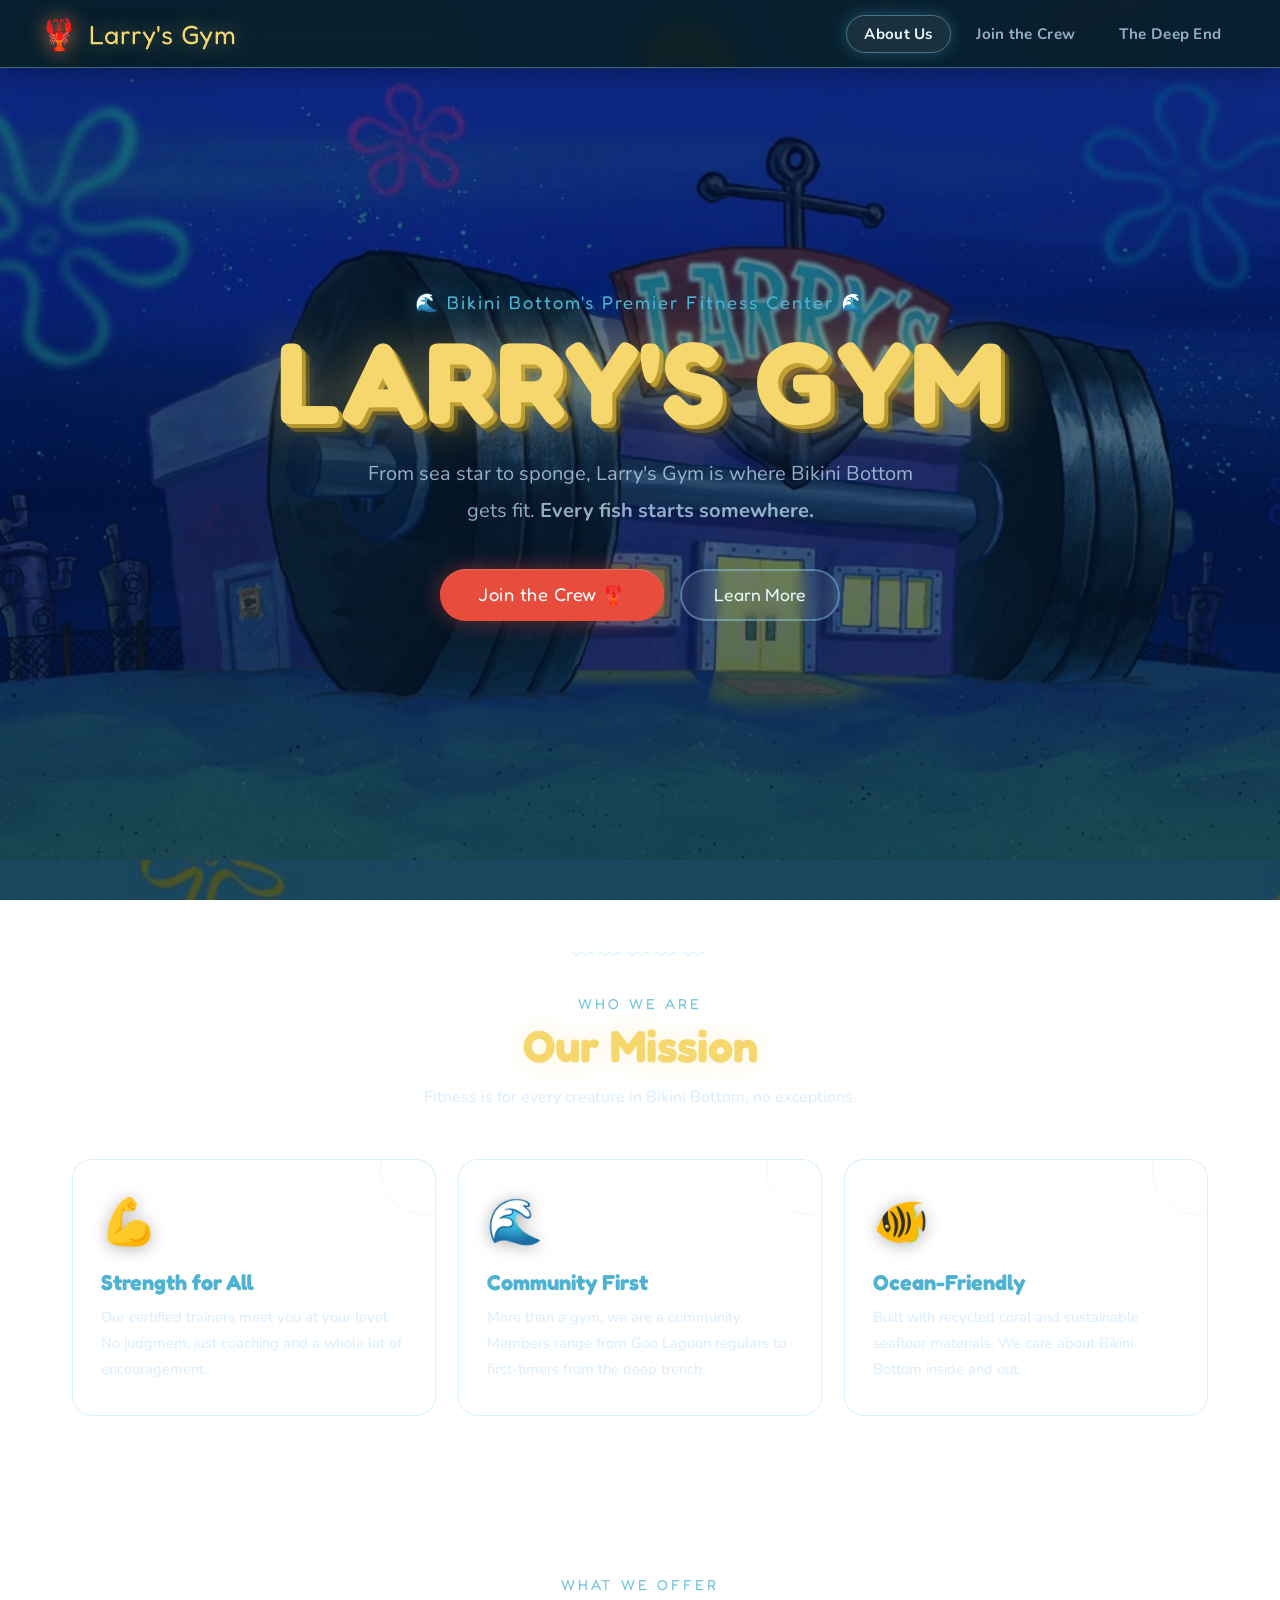
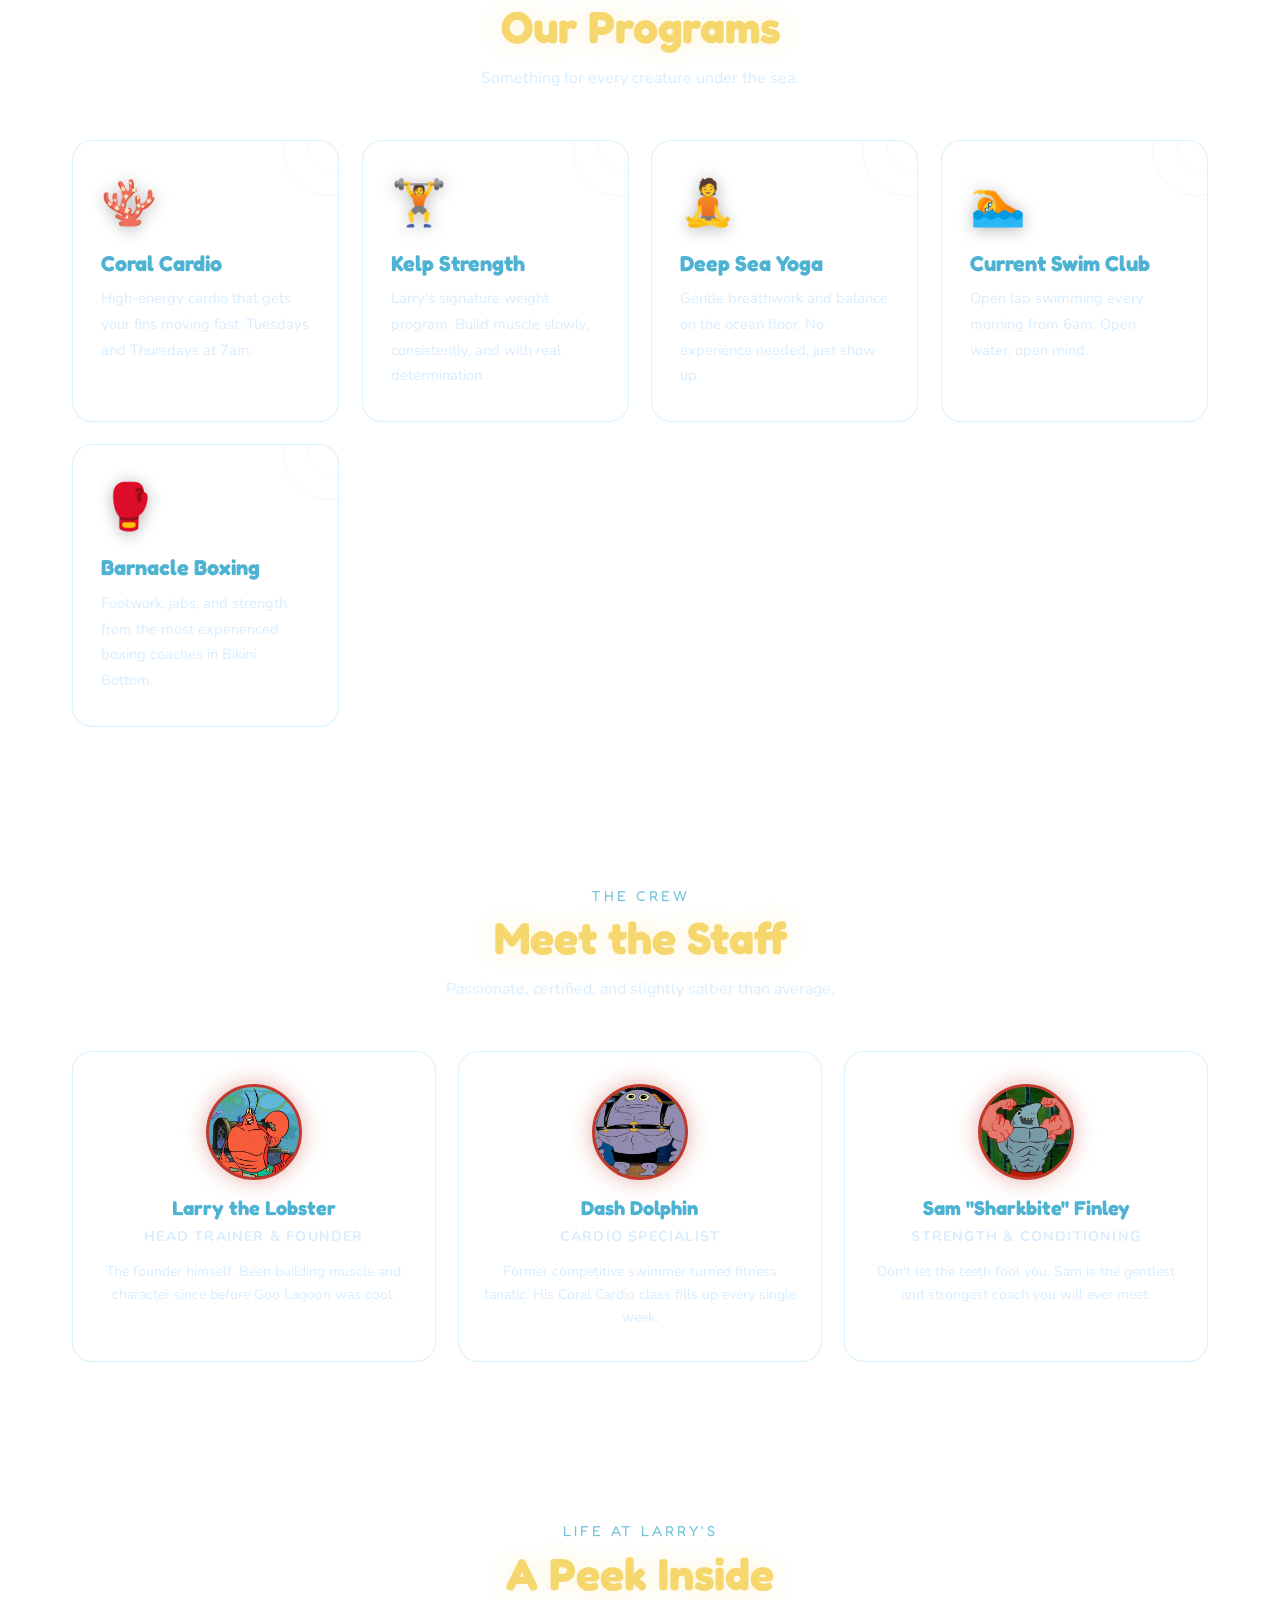
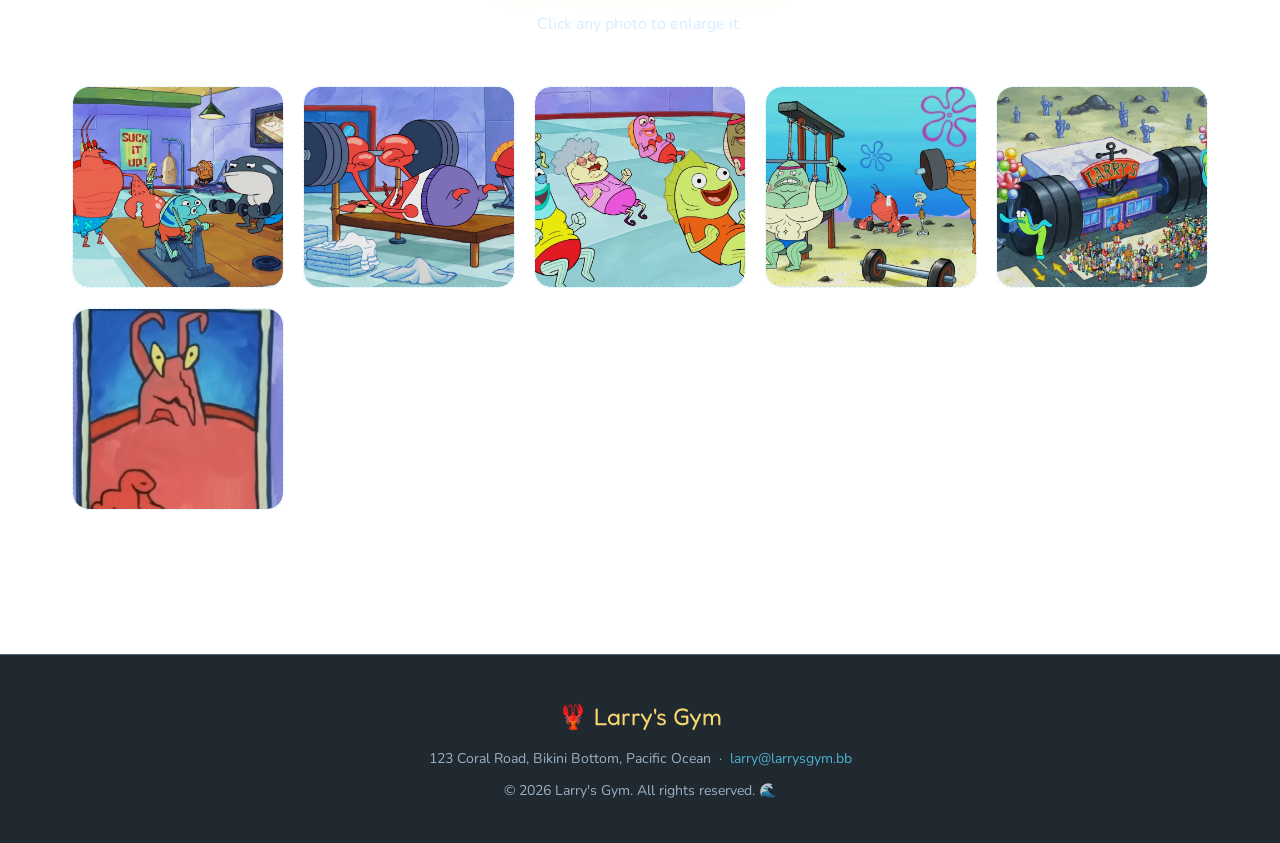
==== commit efb90368: "Update index.html" ====
--- a/index.html
+++ b/index.html
@@ -279,3 +279,4 @@
 
 </body>
 </html>
+ 
--- a/styles.css
+++ b/styles.css
@@ -76,64 +76,7 @@
   z-index: -3;
 }
 
-/* =============================================================
-   CAUSTIC LIGHT ("BACKWASH") OVERLAY
-   Toned down slightly since the background image already
-   provides the underwater atmosphere.
-   ============================================================= */
-.caustic-layer {
-  position: fixed;
-  inset: 0;
-  pointer-events: none;
-  z-index: -1;
-  overflow: hidden;
-}
-
-/* First layer — warm yellow caustic spots */
-.caustic-layer::before {
-  content: '';
-  position: absolute;
-  inset: -60%;
-  background-image:
-    radial-gradient(ellipse 90px 45px,  rgba(255, 255, 170, 0.12) 0%, transparent 65%),
-    radial-gradient(ellipse 55px 110px, rgba(255, 255, 170, 0.08) 0%, transparent 65%),
-    radial-gradient(ellipse 120px 60px, rgba(255, 255, 170, 0.10) 0%, transparent 65%),
-    radial-gradient(ellipse 70px 130px, rgba(255, 255, 170, 0.07) 0%, transparent 65%),
-    radial-gradient(ellipse 140px 55px, rgba(255, 255, 170, 0.09) 0%, transparent 65%),
-    radial-gradient(ellipse 50px 85px,  rgba(255, 255, 170, 0.08) 0%, transparent 65%),
-    radial-gradient(ellipse 100px 50px, rgba(255, 255, 170, 0.06) 0%, transparent 65%);
-  background-size:
-    290px 290px, 210px 370px, 370px 260px,
-    240px 340px, 310px 210px, 190px 300px, 260px 180px;
-  background-position:
-    8%  12%, 42% 28%, 74%  8%,
-    22% 58%, 62% 72%, 84% 42%, 50% 90%;
-  animation: causticDrift 16s ease-in-out infinite alternate;
-}
-
-/* Second layer — cool blue caustic spots (layered for depth) */
-.caustic-layer::after {
-  content: '';
-  position: absolute;
-  inset: -60%;
-  background-image:
-    radial-gradient(ellipse 75px 50px,  rgba(180, 240, 255, 0.07) 0%, transparent 65%),
-    radial-gradient(ellipse 60px 100px, rgba(180, 240, 255, 0.05) 0%, transparent 65%),
-    radial-gradient(ellipse 95px 60px,  rgba(180, 240, 255, 0.06) 0%, transparent 65%),
-    radial-gradient(ellipse 45px 90px,  rgba(180, 240, 255, 0.04) 0%, transparent 65%);
-  background-size: 260px 260px, 190px 320px, 340px 230px, 200px 290px;
-  background-position: 28% 18%, 64% 52%, 14% 68%, 78% 30%;
-  animation: causticDrift 11s ease-in-out infinite alternate-reverse;
-}
-
-@keyframes causticDrift {
-  0%   { transform: translate(0,     0)    rotate(0deg);    }
-  20%  { transform: translate(-1.5%, 1.2%) rotate( 0.4deg); }
-  40%  { transform: translate( 1.2%,-1.8%) rotate(-0.3deg); }
-  60%  { transform: translate(-0.8%, 2.1%) rotate( 0.6deg); }
-  80%  { transform: translate( 1.8%,-0.9%) rotate(-0.5deg); }
-  100% { transform: translate(-1%,   1.5%) rotate( 0.3deg); }
-}
+
 
 /* =============================================================
    JELLYFISH — floating background decorations
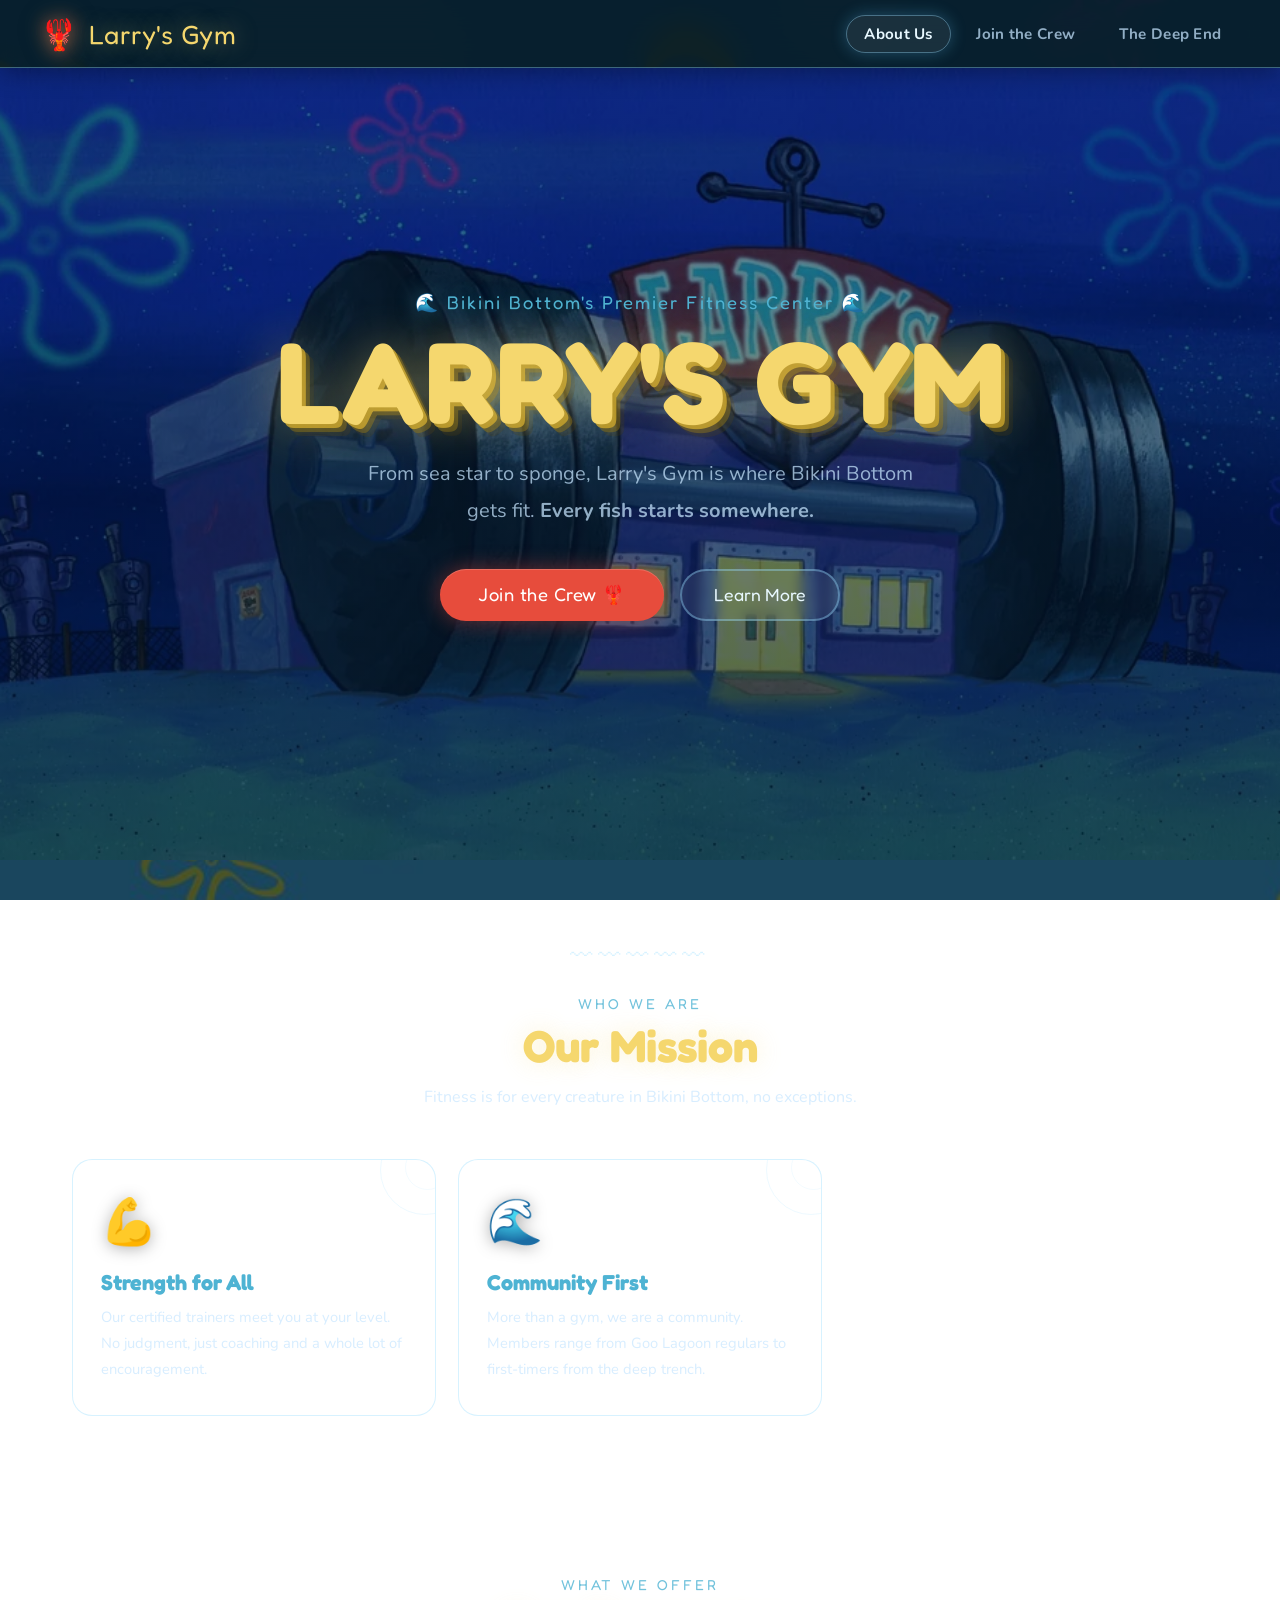
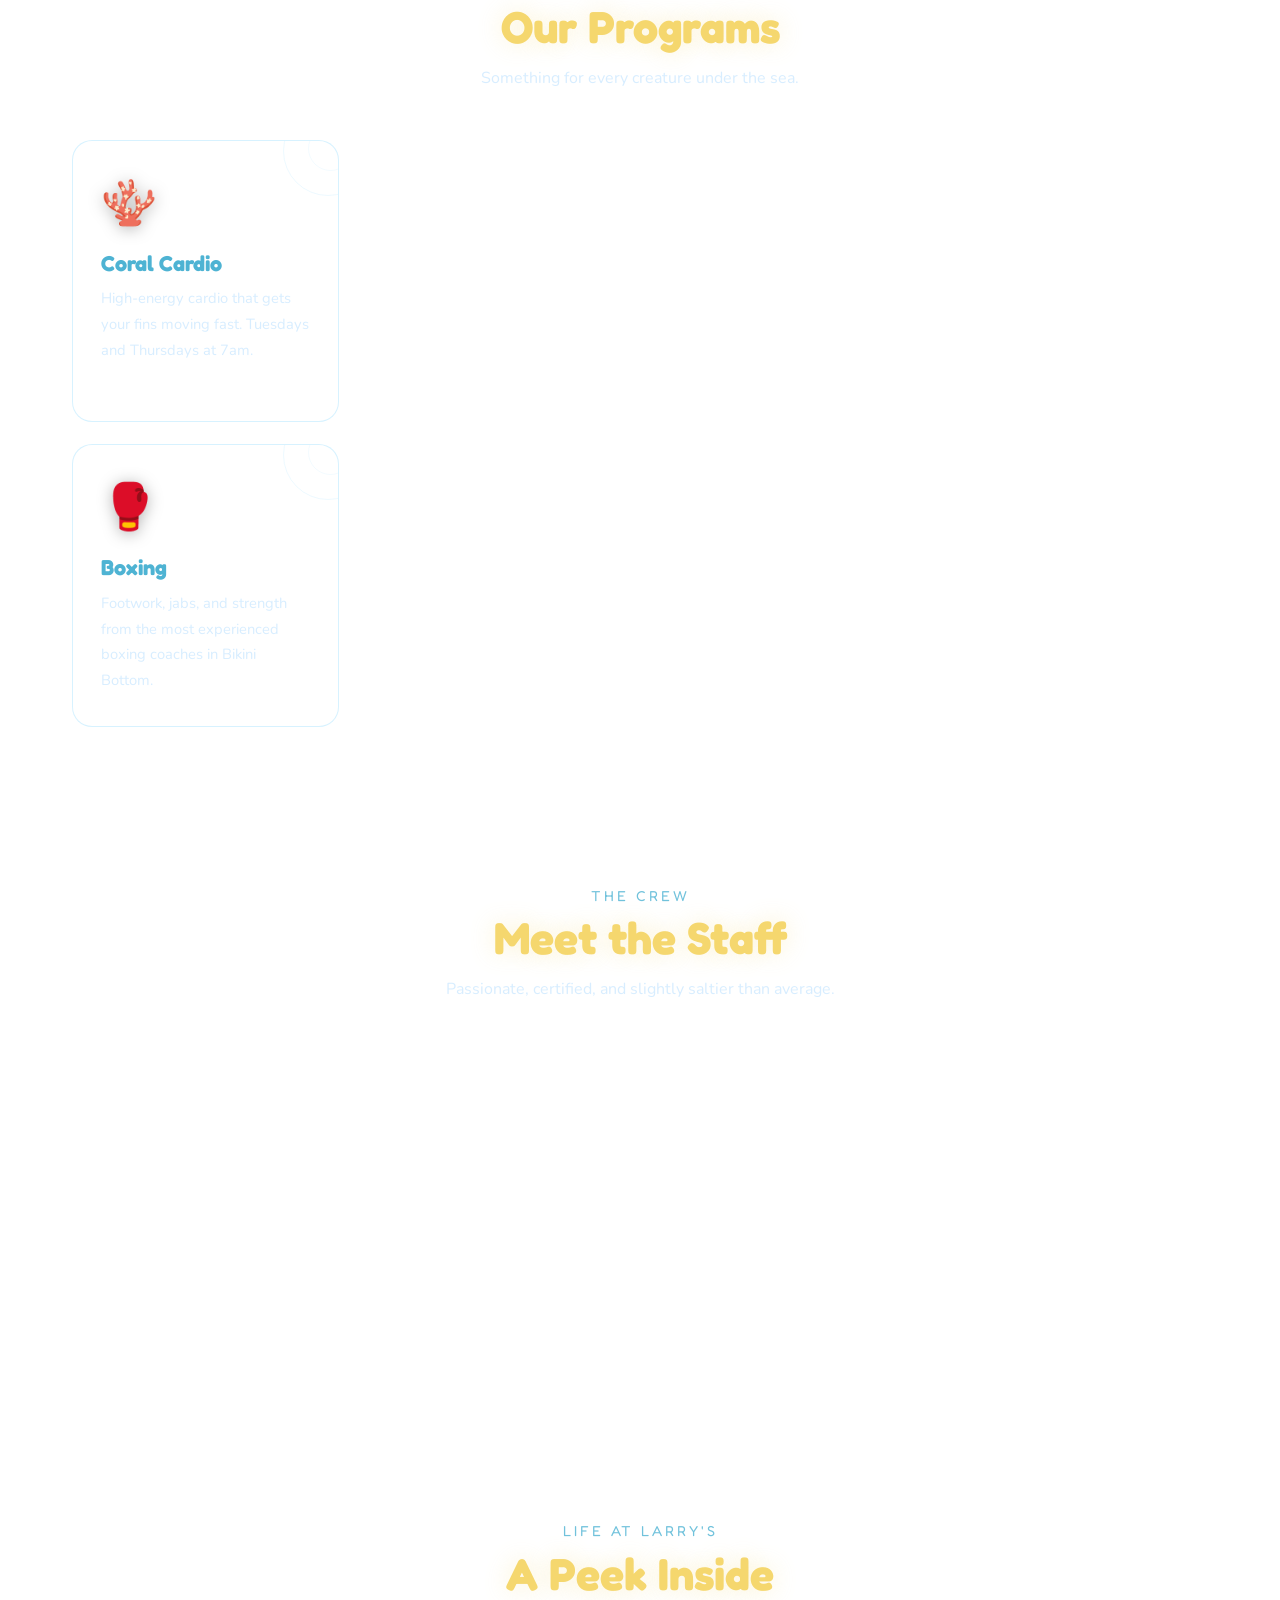
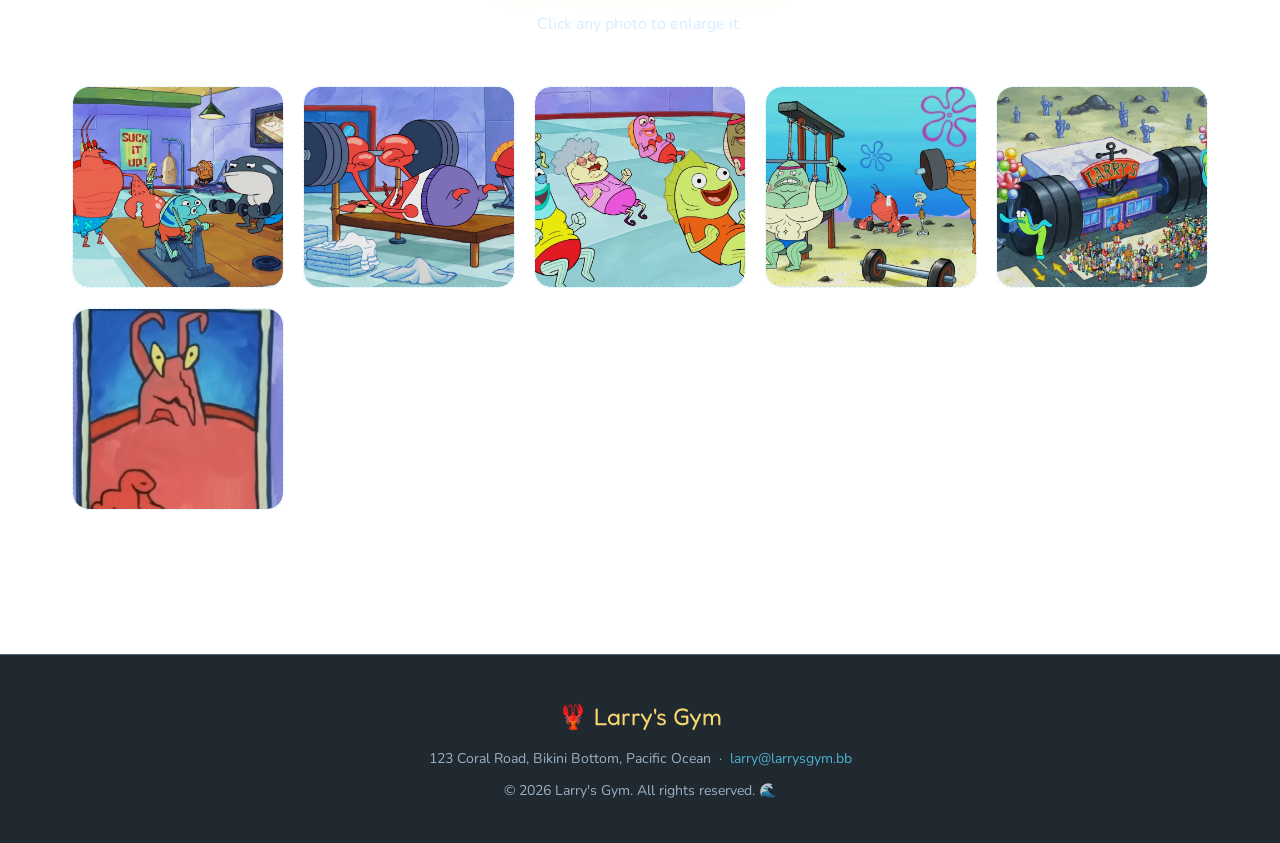
==== commit 5a7efd51: "Update index.html" ====
--- a/index.html
+++ b/index.html
@@ -102,22 +102,22 @@
         </article>
         <article class="card">
           <span class="card-icon" aria-hidden="true">🏋️</span>
-          <h3>Kelp Strength</h3>
+          <h3>Strength</h3>
           <p>Larry's signature weight program. Build muscle slowly, consistently, and with real determination.</p>
         </article>
         <article class="card">
           <span class="card-icon" aria-hidden="true">🧘</span>
-          <h3>Deep Sea Yoga</h3>
+          <h3>Yoga</h3>
           <p>Gentle breathwork and balance on the ocean floor. No experience needed, just show up.</p>
         </article>
         <article class="card">
           <span class="card-icon" aria-hidden="true">🏊</span>
-          <h3>Current Swim Club</h3>
+          <h3>Swim Club</h3>
           <p>Open lap swimming every morning from 6am. Open water, open mind.</p>
         </article>
         <article class="card">
           <span class="card-icon" aria-hidden="true">🥊</span>
-          <h3>Barnacle Boxing</h3>
+          <h3>Boxing</h3>
           <p>Footwork, jabs, and strength from the most experienced boxing coaches in Bikini Bottom.</p>
         </article>
       </div>
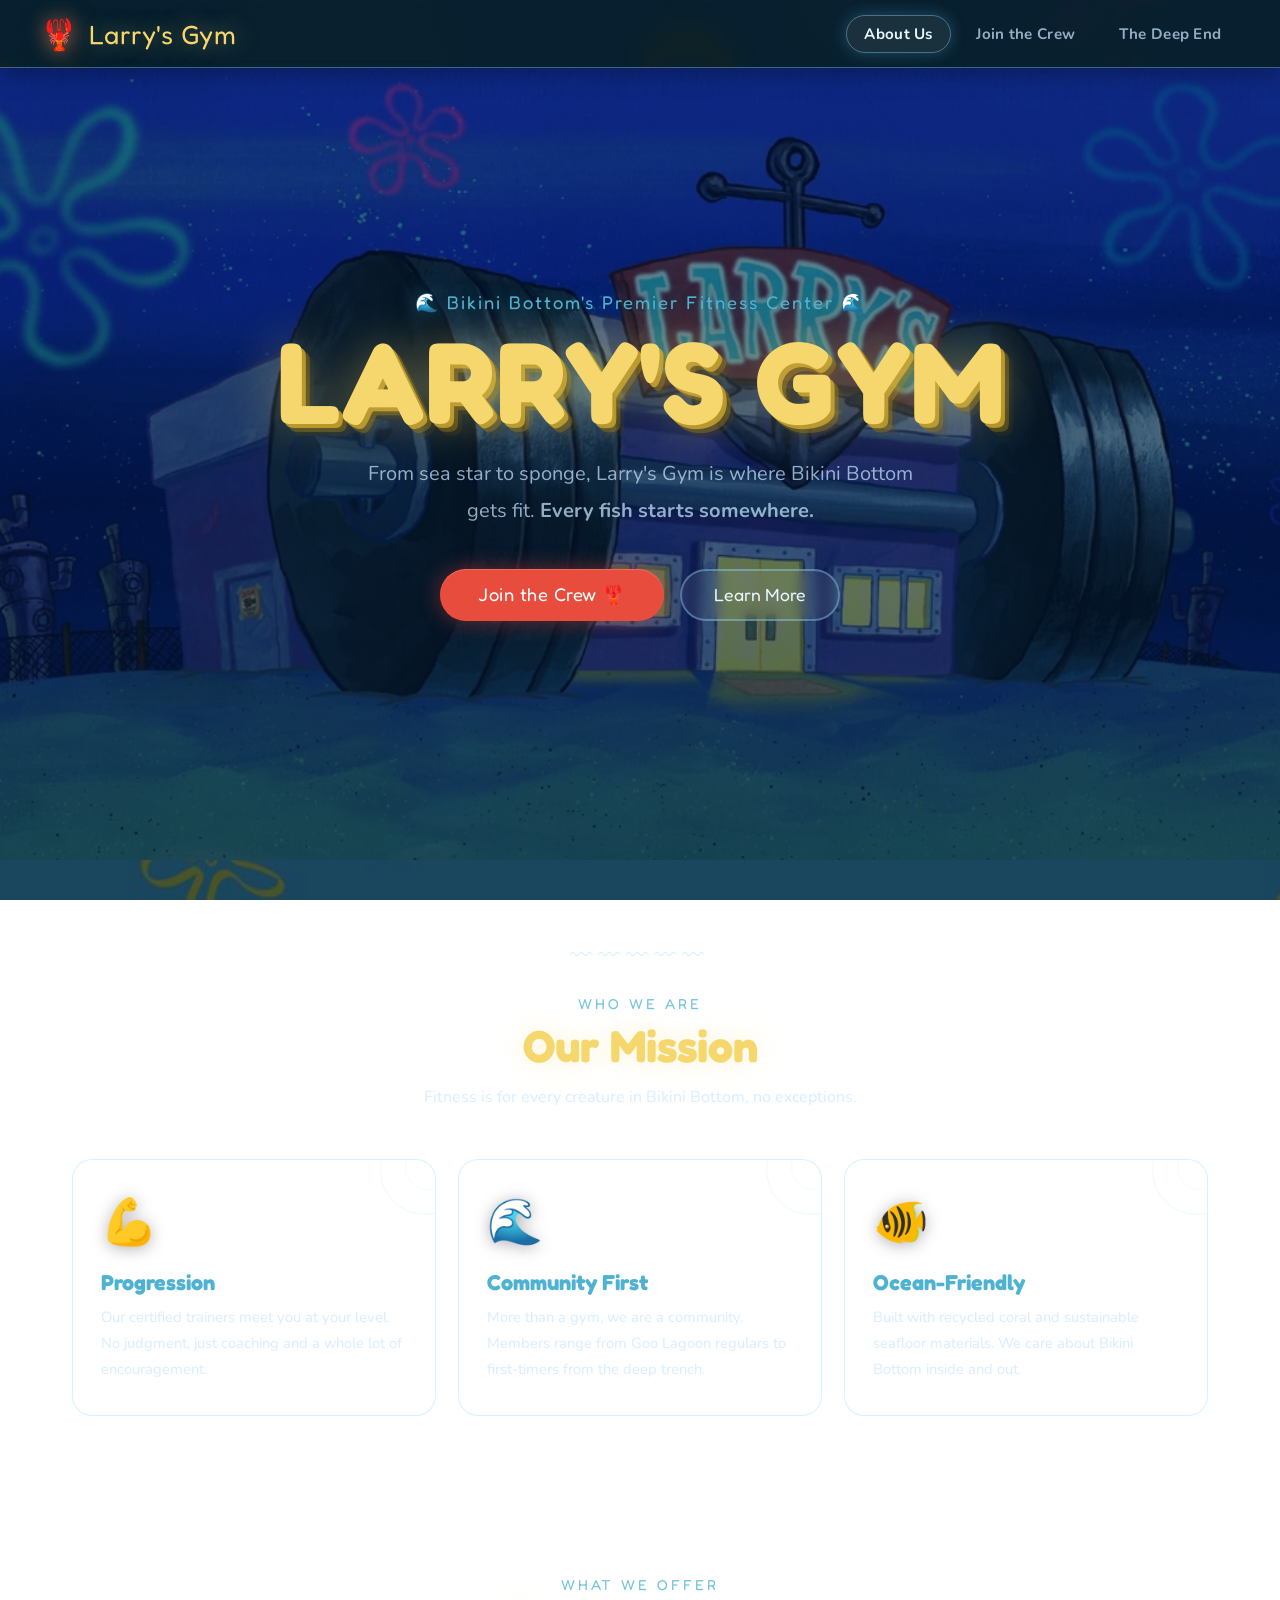
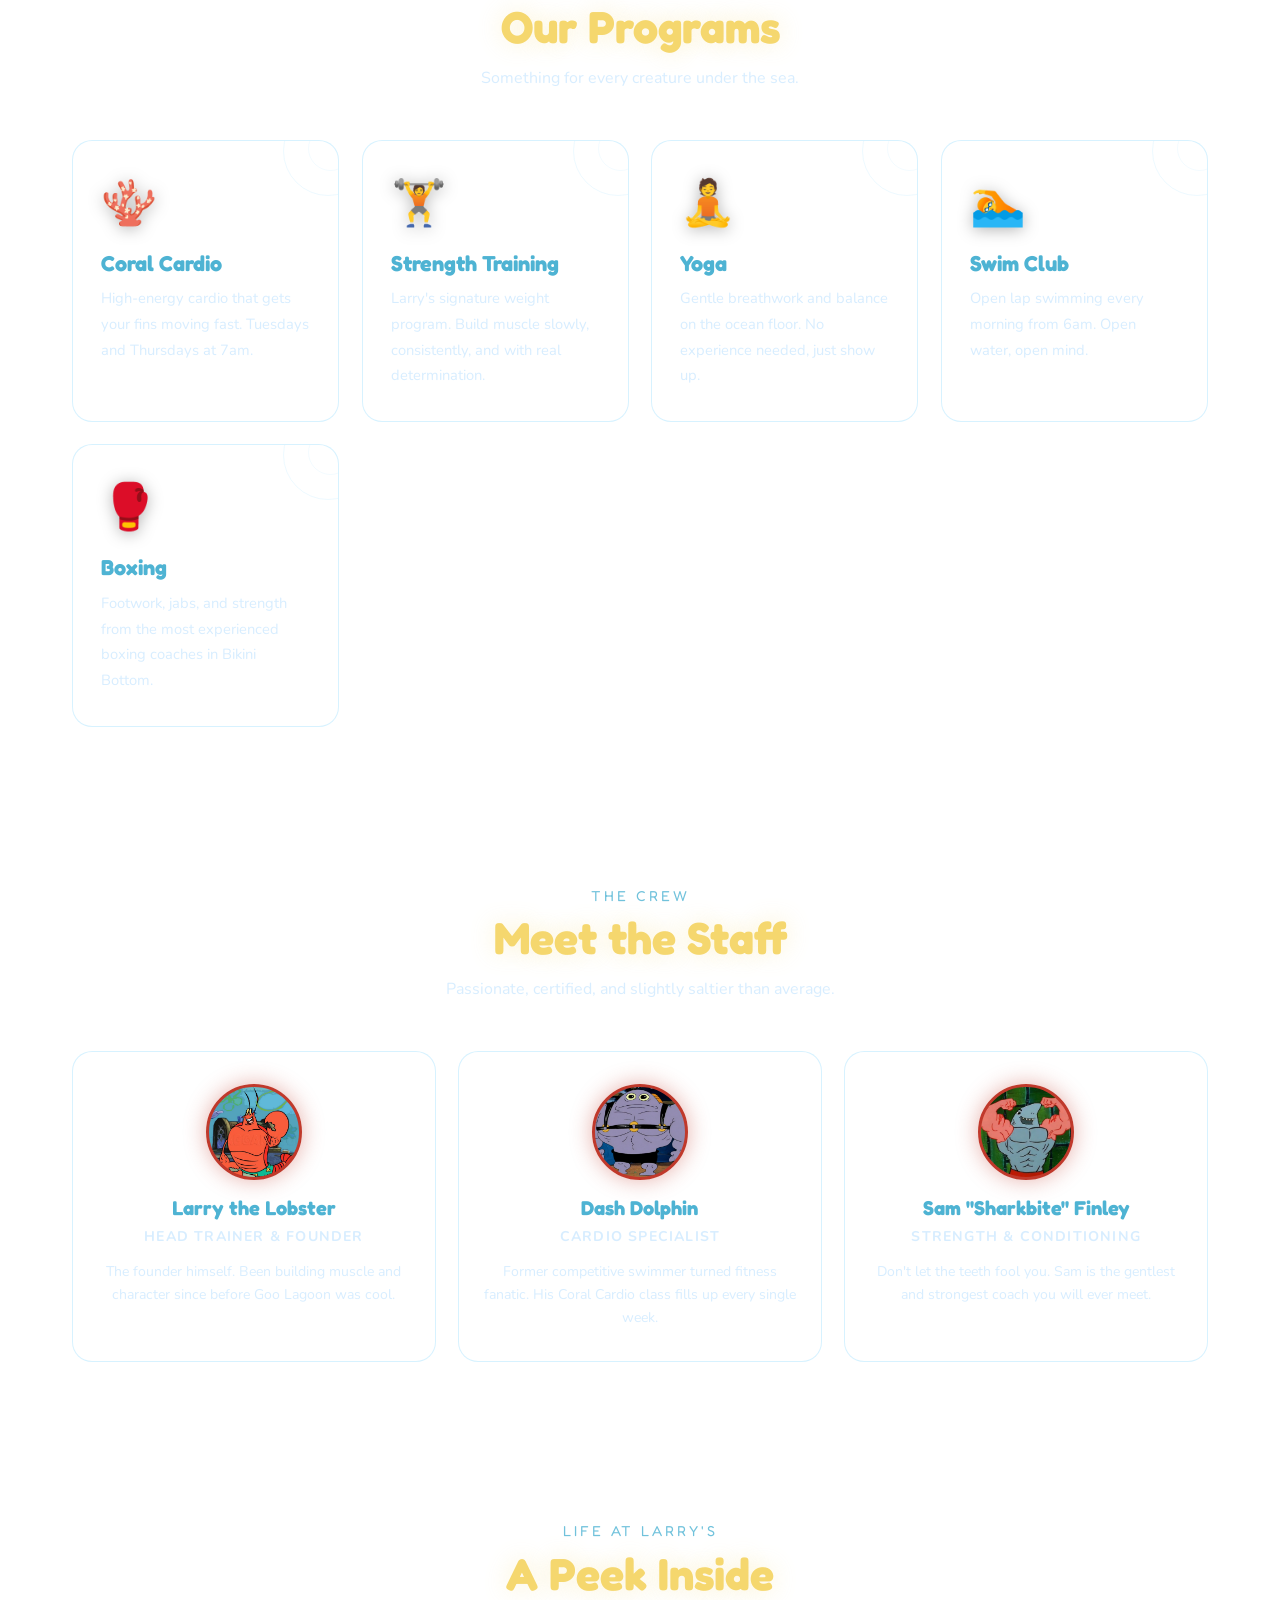
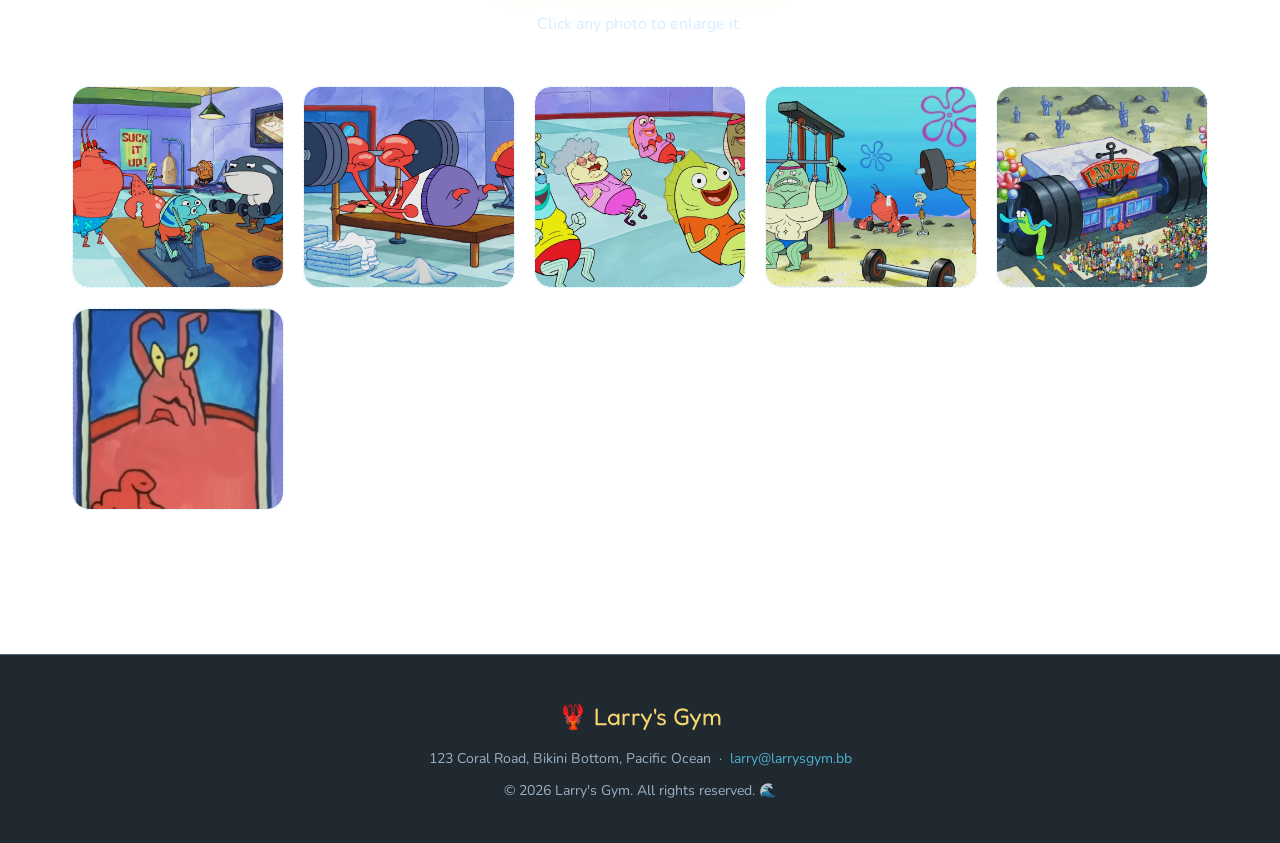
==== commit 293ecbd8: "Update index.html" ====
--- a/index.html
+++ b/index.html
@@ -71,7 +71,7 @@
       <div class="card-grid">
         <article class="card">
           <span class="card-icon" aria-hidden="true">💪</span>
-          <h3>Strength for All</h3>
+          <h3>Progression</h3>
           <p>Our certified trainers meet you at your level. No judgment, just coaching and a whole lot of encouragement.</p>
         </article>
         <article class="card">
@@ -102,7 +102,7 @@
         </article>
         <article class="card">
           <span class="card-icon" aria-hidden="true">🏋️</span>
-          <h3>Strength</h3>
+          <h3>Strength Training</h3>
           <p>Larry's signature weight program. Build muscle slowly, consistently, and with real determination.</p>
         </article>
         <article class="card">
